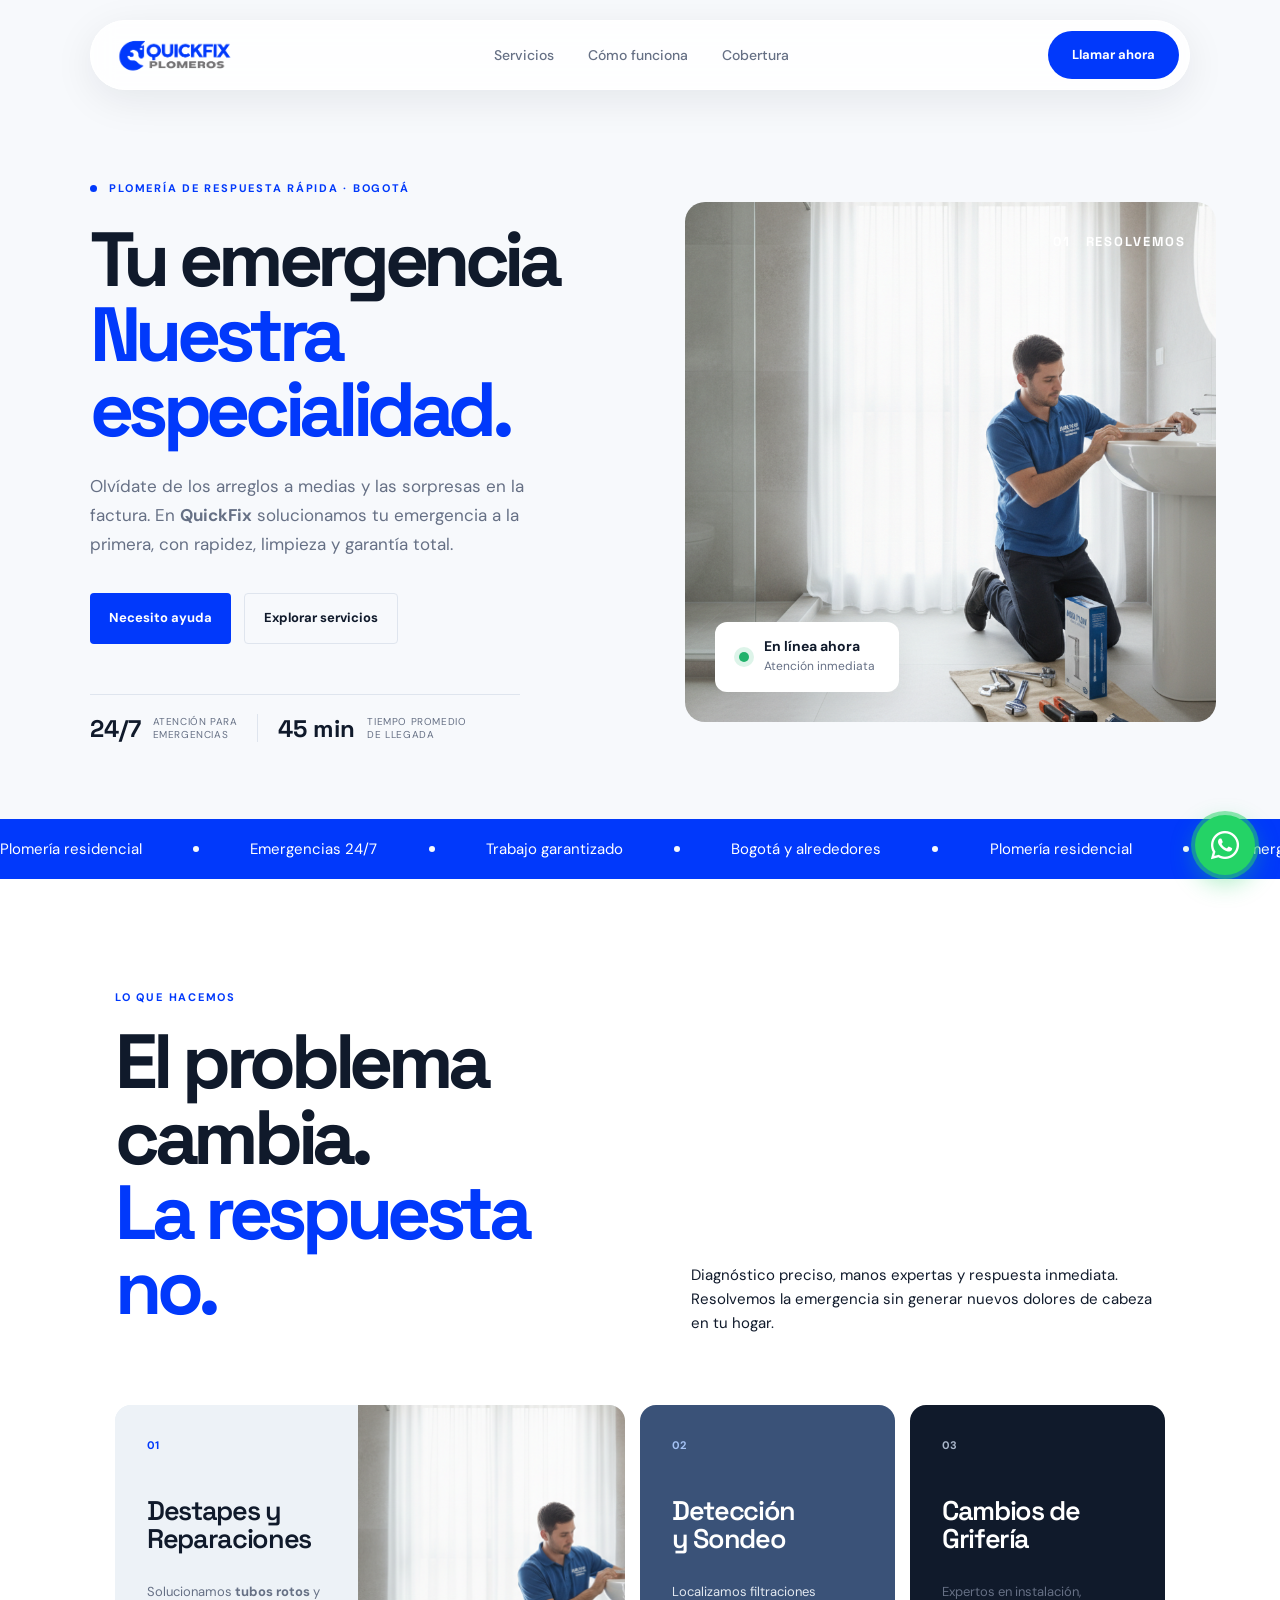
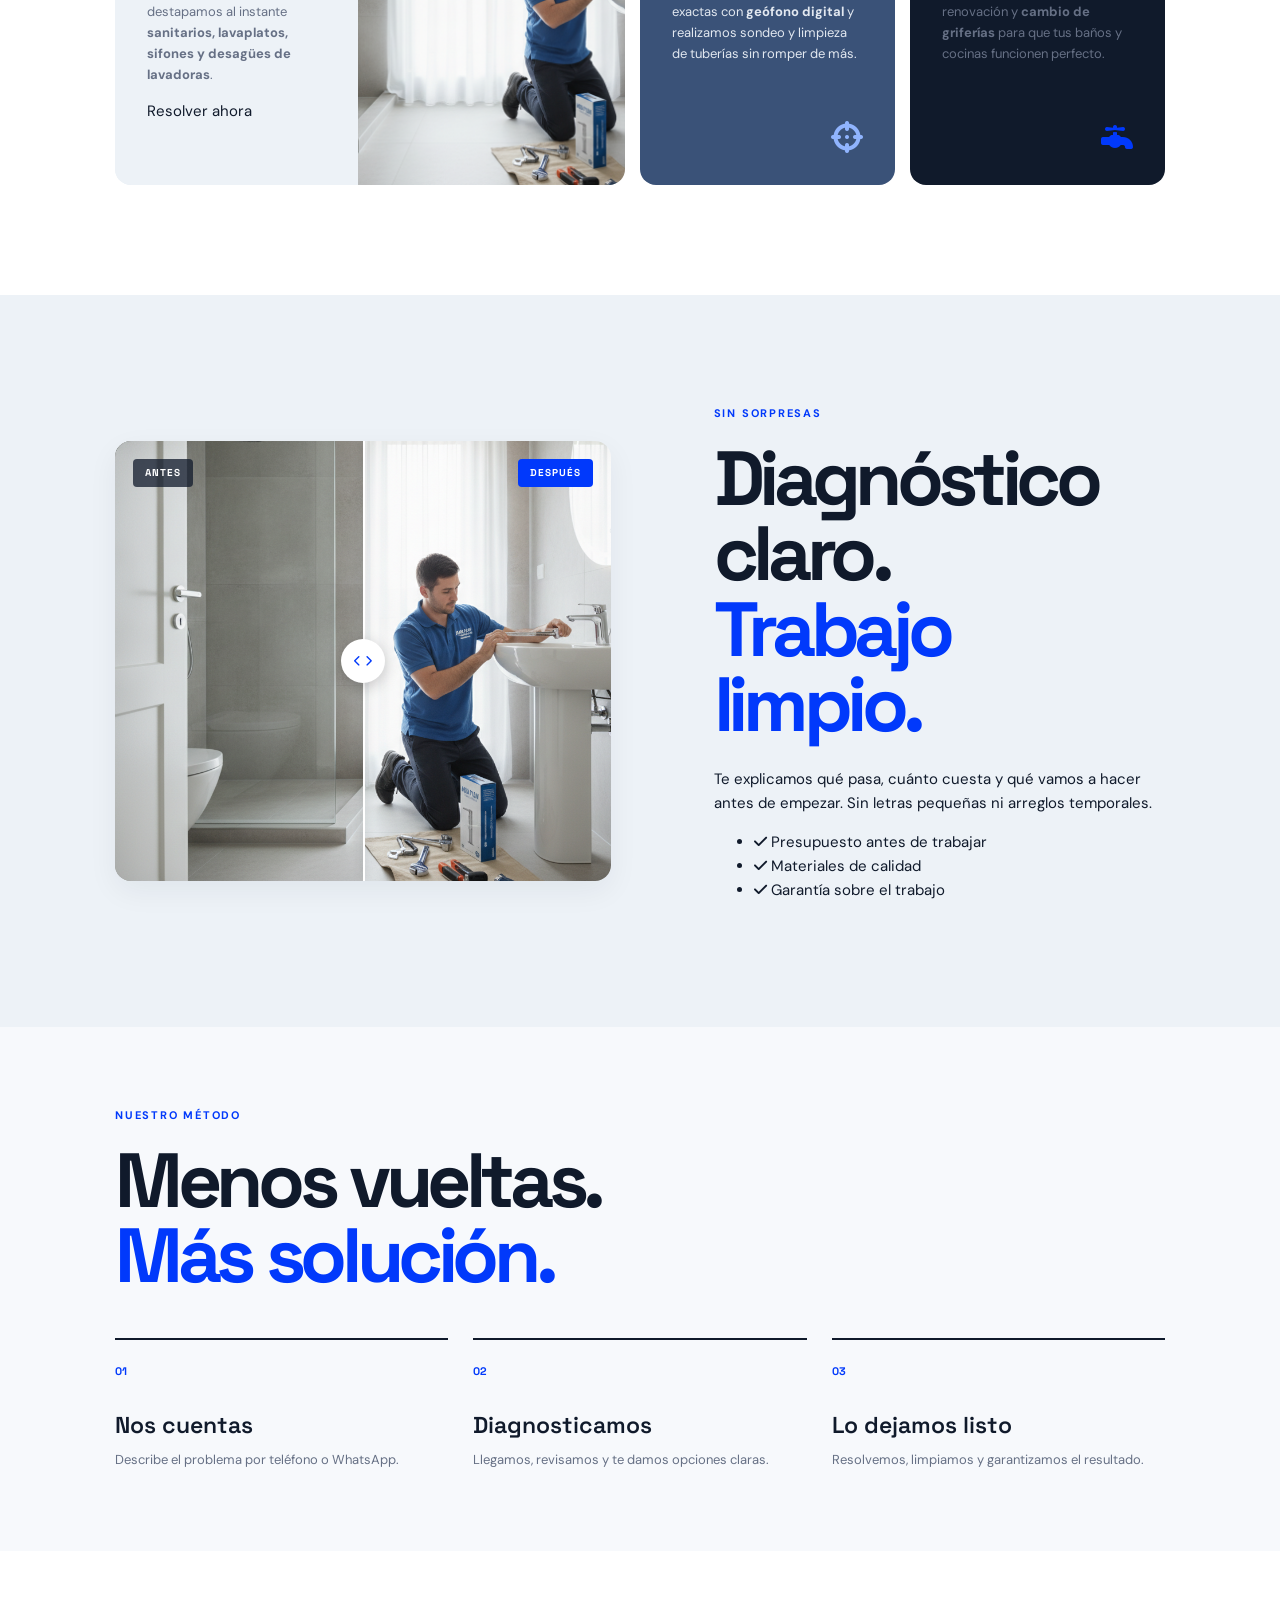
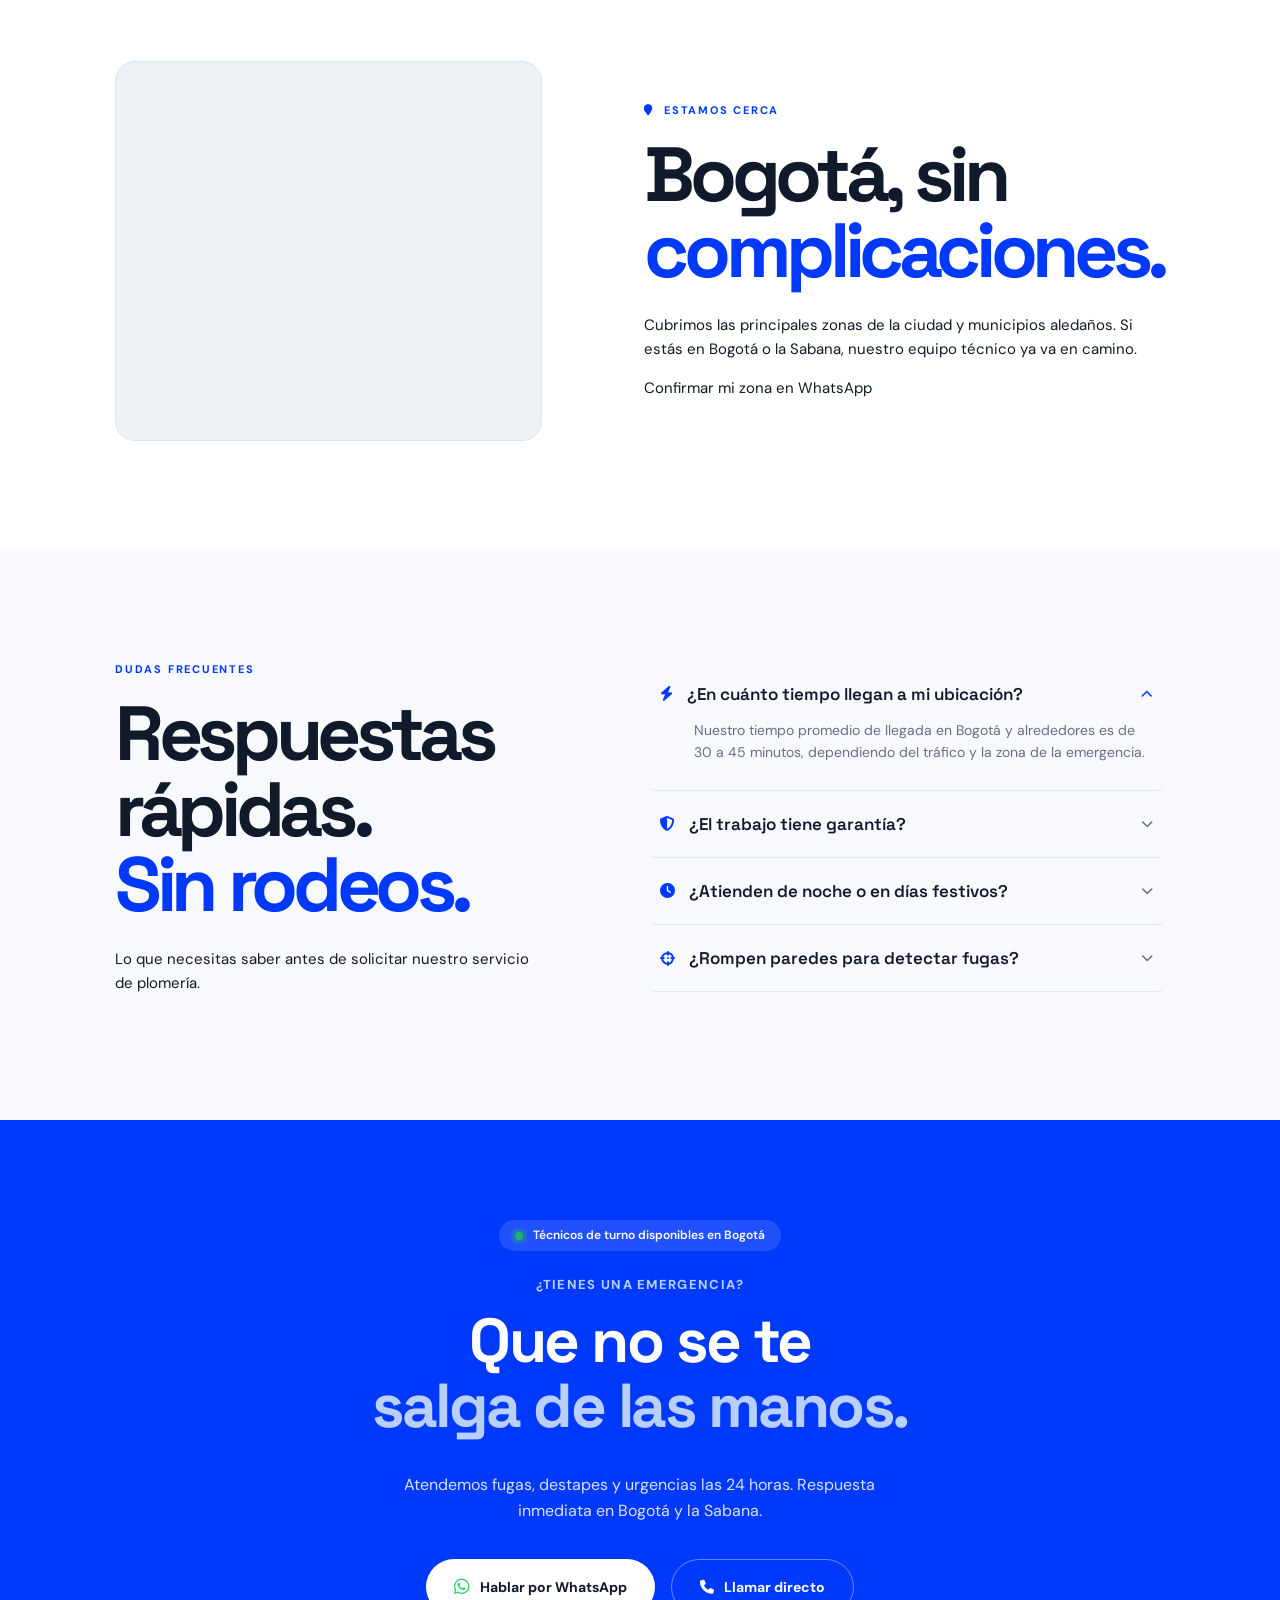
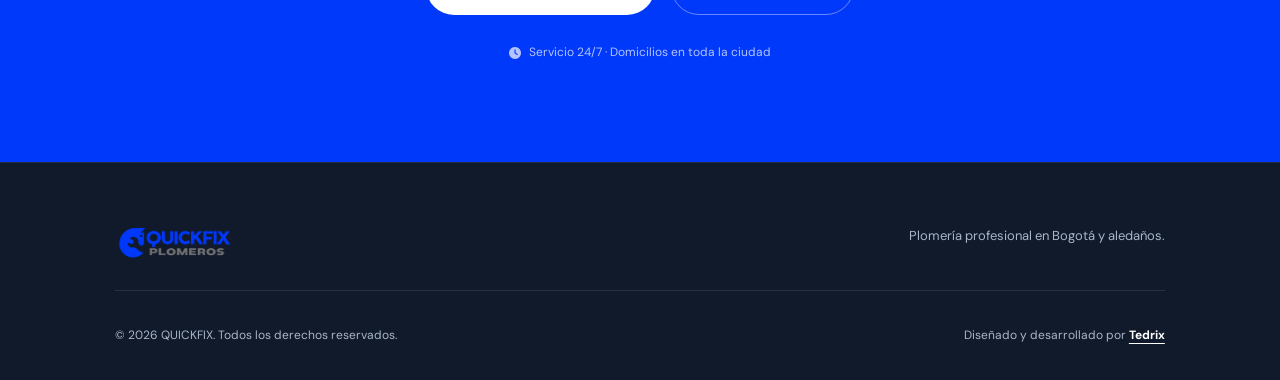
==== index.html @ b6e259ad "Second Commit Incorporaciones" ====
<!doctype html>
<html lang="es">
<head>
    <meta charset="UTF-8">
    <meta name="viewport" content="width=device-width, initial-scale=1">
    <meta name="description" content="QUICKFIX: plomería profesional 24/7 en Bogotá.">
    <title>QuickFix - Plomería 24/7</title>
    <link rel="stylesheet" href="css/styles.css">
    <link rel="stylesheet" href="https://cdnjs.cloudflare.com/ajax/libs/font-awesome/6.5.1/css/all.min.css">
    <link rel="icon" type="image/x-icon" href="static/Logo.ico">
</head>
<body>
    <!-- PRELOADER CON LOGO -->
    <div id="preloader">
    <div class="preloader-content">
        <div class="preloader-logo">
        <img src="static/qf logo.PNG" alt="QuickFix Plomeros"> <!-- Cambia la ruta a tu archivo de logo -->
        </div>
        <div class="preloader-bar">
        <div class="preloader-progress"></div>
        </div>
    </div>
    </div>

    <header class="nav">
        <a class="brand" href="#inicio">
            <span class="brand-mark">
            <img src="static/qf logo.PNG" alt="Logo QUICKFIX">
            </span>
        </a>
        <nav>
            <a href="#servicios">Servicios</a>
            <a href="#metodo">Cómo funciona</a>
            <a href="#cobertura">Cobertura</a>
        </nav>
        <a class="nav-cta" href="tel:+573133410998">Llamar ahora </a>
        <button class="menu" aria-label="Abrir menú">☰</button>
    </header>

    <main>
        <section class="hero" id="inicio">
            <div class="hero-copy">
                <p class="eyebrow"><i></i> Plomería de respuesta rápida · Bogotá</p>
                <h1>Tu emergencia<br><em>Nuestra especialidad.</em></h1>
                <p class="lead">Olvídate de los arreglos a medias y las sorpresas en la factura. En <strong>QuickFix</strong> solucionamos tu emergencia a la primera, con rapidez, limpieza y garantía total.</p>
                <div class="actions">
                <a class="button primary" href="https://wa.link/blnhvb">Necesito ayuda</a>
                <a class="button ghost" href="#servicios">Explorar servicios</a>
                </div>
                <div class="proof">
                <strong>24/7</strong>
                <span>atención para<br>emergencias</span>
                <b></b>
                <strong>45 min</strong>
                <span>tiempo promedio<br>de llegada</span>
                </div>
            </div>
            
            <!-- Contenedor visual actualizado -->
            <div class="hero-visual">
                <div class="hero-image-frame">
                <img src="static/Imagen Provisional QuickFix.png" alt="Plomero inspeccionando una instalación en un baño moderno">
                
                <!-- Texto superior derecho -->
                <div class="visual-tag">
                    01 <span>RESOLVEMOS</span>
                </div>
                
                <!-- Tarjeta inferior izquierda -->
                <div class="visual-note">
                    <span class="pulse"></span>
                    <div class="note-text">
                    <b>En línea ahora</b>
                    <small>Atención inmediata</small>
                    </div>
                </div>
                </div>
            </div>
        </section>

        <section class="ticker">
            <div class="ticker-track">
                <span>Plomería residencial</span> <span class="separator"></span>
                <span>Emergencias 24/7</span> <span class="separator"></span>
                <span>Trabajo garantizado</span> <span class="separator"></span>
                <span>Bogotá y alrededores</span> <span class="separator"></span>
            </div>

            <div class="ticker-track" aria-hidden="true">
                <span>Plomería residencial</span> <span class="separator"></span>
                <span>Emergencias 24/7</span> <span class="separator"></span>
                <span>Trabajo garantizado</span> <span class="separator"></span>
                <span>Bogotá y alrededores</span> <span class="separator"></span>
            </div>
        </section>

        <section class="services section" id="servicios">
            <div class="section-intro">
                <div>
                <p class="eyebrow">Lo que hacemos</p>
                <h2>El problema cambia.<br><em>La respuesta no.</em></h2>
                </div>
                <p>Diagnóstico preciso, manos expertas y respuesta inmediata. Resolvemos la emergencia sin generar nuevos dolores de cabeza en tu hogar.</p>
            </div>

            <div class="service-grid">
                <!-- Tarjeta 01 -->
                <article class="service-card feature">
                    <div>
                    <span class="card-no">01</span>
                    <h3>Destapes y<br>Reparaciones</h3>
                    <p>Solucionamos <b>tubos rotos</b> y destapamos al instante <b>sanitarios, lavaplatos, sifones y desagües de lavadoras</b>.</p>
                    <a href="https://wa.link/hkov83">Resolver ahora</a>
                    </div>
                    <img src="static/Imagen Provisional QuickFix.png" alt="Técnico reparando tuberías" loading="lazy">
                </article>

                <!-- Tarjeta 02 -->
                <article class="service-card medium-card hover-reveal">
                <img src="static/Imagen Provisional QuickFix.png" alt="Detección con geófono" class="hover-bg" loading="lazy">
                    <div class="content-z">
                        <span class="card-no">02</span>
                        <h3>Detección<br>y Sondeo</h3>
                        <p>Localizamos filtraciones exactas con <b>geófono digital</b> y realizamos sondeo y limpieza de tuberías sin romper de más.</p>
                        <i class="fa-solid fa-crosshairs line-icon"></i>
                    </div>
                </article>

                <!-- Tarjeta 03 -->
                <article class="service-card dark hover-reveal">
                    <img src="static/Imagen Provisional QuickFix.png" alt="Instalación de griferías" class="hover-bg" loading="lazy">
                    <div class="content-z">
                    <span class="card-no">03</span>
                    <h3>Cambios de<br>Grifería</h3>
                    <p>Expertos en instalación, renovación y <b>cambio de griferías</b> para que tus baños y cocinas funcionen perfecto.</p>
                    <i class="fa-solid fa-faucet line-icon"></i>
                    </div>
                </article>
                </div>
        </section>

        <section class="result section">
            <div class="before-after-container">
                <!-- Etiquetas Antes/Después -->
                <span class="badge-before">ANTES</span>
                <span class="badge-after">DESPUÉS</span>

                <!-- Imagen del DESPUÉS (Fondo base) -->
                <img src="static/Imagen Provisional QuickFix.png" alt="Trabajo Terminado - Después" class="image-after">
                
                <!-- Imagen del ANTES (Capa superior recortable) -->
                <div class="image-before-wrapper">
                    <img src="static/Imagen Provisional QuickFix.png" alt="Problema Original - Antes" class="image-before">
                </div>

                <!-- Barra de desplazamiento interactiva -->
                <input type="range" min="0" max="100" value="50" class="slider" aria-label="Deslizar para ver el antes y después">
                
                <!-- Línea y Botón central -->
                <div class="slider-line"></div>
                <div class="slider-button">
                    <i class="fa-solid fa-chevron-left"></i>
                    <i class="fa-solid fa-chevron-right"></i>
                </div>

                <!-- Etiqueta del resultado -->
                <span class="result-tag">Resultado real <b>↗</b></span>
            </div>

            <div class="result-copy">
                <p class="eyebrow">Sin sorpresas</p>
                <h2>Diagnóstico claro.<br><em>Trabajo limpio.</em></h2>
                <p>Te explicamos qué pasa, cuánto cuesta y qué vamos a hacer antes de empezar. Sin letras pequeñas ni arreglos temporales.</p>
                <ul>
                <li><b><i class="fa-solid fa-check"></i></b> Presupuesto antes de trabajar</li>
                <li><b><i class="fa-solid fa-check"></i></b> Materiales de calidad</li>
                <li><b><i class="fa-solid fa-check"></i></b> Garantía sobre el trabajo</li>
                </ul>
            </div>
        </section>

        <section class="method section" id="metodo">
            <p class="eyebrow">Nuestro método</p>
            <h2>Menos vueltas.<br><em>Más solución.</em></h2>
            
            <div class="steps">
                <div>
                <span>01</span>
                <h3>Nos cuentas</h3>
                <p>Describe el problema por teléfono o WhatsApp.</p>
                </div>
                <div>
                <span>02</span>
                <h3>Diagnosticamos</h3>
                <p>Llegamos, revisamos y te damos opciones claras.</p>
                </div>
                <div>
                <span>03</span>
                <h3>Lo dejamos listo</h3>
                <p>Resolvemos, limpiamos y garantizamos el resultado.</p>
                </div>
            </div>
        </section>

        <section class="coverage section" id="cobertura">
            <div class="map-card">
                <iframe 
                src="https://www.google.com/maps/embed?pb=!1m18!1m12!1m3!1d254508.51835877207!2d-74.27296257431968!3d4.648278323618641!2m3!1f0!2f0!3f0!3m2!1i1024!2i768!4f13.1!3m3!1m2!1s0x8e3f9bfd2da6cb29%3A0x239d635520a33914!2zQm9nb3TDoQ!5e0!3m2!1ses!2sco!4v1787535152169!5m2!1ses!2sco" 
                width="100%" 
                height="100%" 
                style="border:0;" 
                allowfullscreen="" 
                loading="lazy" 
                referrerpolicy="strict-origin-when-cross-origin"
                class="google-map-iframe">
                </iframe>
                <span class="map-label">BOGOTÁ D.C. Y ALREDEDORES</span>
            </div>

            <div class="coverage-copy">
                <p class="eyebrow"><i class="fa-solid fa-location-dot"></i> Estamos cerca</p>
                <h2>Bogotá, sin<br><em>complicaciones.</em></h2>
                <p>Cubrimos las principales zonas de la ciudad y municipios aledaños. Si estás en Bogotá o la Sabana, nuestro equipo técnico ya va en camino.</p>
                <a class="text-link" href="https://wa.me/570000000000" target="_blank">Confirmar mi zona en WhatsApp</a>
            </div>
        </section>

        <section class="diagnostic section" id="faq">
            <div class="faq-intro">
                <p class="eyebrow">Dudas frecuentes</p>
                <h2>Respuestas rápidas.<br><em>Sin rodeos.</em></h2>
                <p>Lo que necesitas saber antes de solicitar nuestro servicio de plomería.</p>
            </div>
            
            <div class="faq-clean-list">
                <!-- Pregunta 1 -->
                <details class="faq-item" open>
                <summary>
                    <span><i class="fa-solid fa-bolt faq-icon"></i> ¿En cuánto tiempo llegan a mi ubicación?</span>
                    <i class="fa-solid fa-chevron-down arrow-icon"></i>
                </summary>
                <p>Nuestro tiempo promedio de llegada en Bogotá y alrededores es de 30 a 45 minutos, dependiendo del tráfico y la zona de la emergencia.</p>
                </details>

                <!-- Pregunta 2 -->
                <details class="faq-item">
                <summary>
                    <span><i class="fa-solid fa-shield-halved faq-icon"></i> ¿El trabajo tiene garantía?</span>
                    <i class="fa-solid fa-chevron-down arrow-icon"></i>
                </summary>
                <p>Absolutamente. Todos nuestros arreglos, destapes e instalaciones cuentan con respaldo y garantía total por escrito.</p>
                </details>

                <!-- Pregunta 3 -->
                <details class="faq-item">
                <summary>
                    <span><i class="fa-solid fa-clock faq-icon"></i> ¿Atienden de noche o en días festivos?</span>
                    <i class="fa-solid fa-chevron-down arrow-icon"></i>
                </summary>
                <p>Sí, contamos con un equipo técnico de turno disponible las 24 horas del día, los 365 días del año para atender cualquier urgencia.</p>
                </details>

                <!-- Pregunta 4 -->
                <details class="faq-item">
                <summary>
                    <span><i class="fa-solid fa-crosshairs faq-icon"></i> ¿Rompen paredes para detectar fugas?</span>
                    <i class="fa-solid fa-chevron-down arrow-icon"></i>
                </summary>
                <p>No a ciegas. Utilizamos geófono digital de alta precisión para ubicar el punto exacto de la filtración antes de realizar cualquier intervención.</p>
                </details>
            </div>
        </section>

        <section class="final-cta">
            <div class="final-cta-container">
                <!-- LADO IZQUIERDO: TEXTO Y BOTONES -->
                <div class="final-cta-content">
                <div class="cta-status">
                    <span class="live-pulse"></span>
                    <span>Técnicos de turno disponibles en Bogotá</span>
                </div>
                
                <p class="eyebrow">¿Tienes una emergencia?</p>
                <h2>Que no se te<br><em>salga de las manos.</em></h2>
                <p class="cta-desc">Atendemos fugas, destapes y urgencias las 24 horas. Respuesta inmediata en Bogotá y la Sabana.</p>
                
                <div class="cta-actions">
                    <a class="button light" href="https://wa.link/z6fx0l" target="_blank">
                    <i class="fa-brands fa-whatsapp"></i> Hablar por WhatsApp
                    </a>
                    <a class="button outline-light" href="tel:+573133410998">
                    <i class="fa-solid fa-phone"></i> Llamar directo
                    </a>
                </div>
                
                <small><i class="fa-solid fa-clock"></i> Servicio 24/7 · Domicilios en toda la ciudad</small>
                </div>

            </div>
        </section>
    </main> 

    <!-- BOTÓN FLOTANTE DE WHATSAPP -->
    <a href="https://wa.link/z6fx0l" 
    class="whatsapp-float" 
    target="_blank" 
    aria-label="Hablar por WhatsApp">
    <i class="fa-brands fa-whatsapp"></i>
    <span class="float-tooltip">¿Emergencia? Chatea con nosotros</span>
    </a>

    <footer>
        <div class="footer-brand">
            <a class="brand" href="#inicio">
            <div class="brand-mark">
                <img src="static/qf logo.PNG" alt="Logo QUICKFIX">
            </div>
            </a>
            <p>Plomería profesional en Bogotá y aledaños.</p>
        </div>

        <div class="footer-credits">
            <span>© 2026 QUICKFIX. Todos los derechos reservados.</span>
            <span class="tedrix-credit">
            Diseñado y desarrollado por <a href="https://www.tedrix.co" target="_blank" rel="noopener">Tedrix</a>
            </span>
        </div>
    </footer>

    <script src="js/main.js"></script>
</body>
</html>
---- css/styles.css ----
@import url('https://fonts.googleapis.com/css2?family=DM+Sans:wght@400;500;600;700&family=Space+Grotesk:wght@500;600;700&display=swap');

:root {
  --blue: #0139FB;
  --ink: #101a2b;
  --muted: #667085;
  --paper: #f7f9fc;
  --line: #dfe5ee;
  --white: #ffffff;
}

* {
  box-sizing: border-box;
}

html {
  scroll-behavior: smooth;
  font-size: 100%;
}

body {
  margin: 0;
  background: var(--paper);
  color: var(--ink);
  font: 15px/1.6 'DM Sans', sans-serif;
  overflow-x: hidden;
  text-rendering: optimizeLegibility;
  -webkit-font-smoothing: antialiased;
}

a {
  color: inherit;
  text-decoration: none;
}

button {
  font: inherit;
}

img, iframe {
  max-width: 100%;
  display: block;
}

/* =========================================
   NAVBAR MODERNO (ANCHO ORIGINAL)
   ========================================= */
.nav {
  height: 70px;
  width: 90vw;
  max-width: 1100px;
  margin: 20px auto;
  padding: 0 10px 0 24px;
  display: flex;
  align-items: center;
  justify-content: space-between;
  background: rgba(255, 255, 255, 0.85); 
  backdrop-filter: blur(12px);
  -webkit-backdrop-filter: blur(12px);
  border: 1px solid rgba(255, 255, 255, 1);
  border-radius: 100px;
  position: sticky;
  top: 20px;
  z-index: 100;
  box-shadow: 0 10px 40px rgba(16, 26, 43, 0.08); 
  transition: all 0.3s ease;
}

.brand {
  display: flex;
  align-items: center;
  gap: 12px;
  font: 700 18px 'Space Grotesk', sans-serif;
  letter-spacing: -.04em;
  color: var(--ink);
}

.brand-mark {
  height: 40px; 
  width: 120px;
  border-radius: 50%;
  display: grid;
  place-items: center;
  background: transparent; 
}

.brand-mark img {
  width: 100%;
  height: 100%;
  object-fit: contain;
}

.nav nav {
  display: flex;
  gap: 34px;
  font-size: 14px;
  font-weight: 500;
}

.nav nav a {
  color: var(--muted); 
  transition: color 0.3s ease;
}

.nav nav a:hover {
  color: var(--blue);
}

.nav-cta {
  background: var(--blue);
  color: #fff;
  padding: 14px 24px;
  border-radius: 50px;
  font-size: 13px;
  font-weight: 700;
  transition: transform 0.2s, background 0.2s;
}

.nav-cta:hover {
  background: #004fe6;
  transform: scale(1.03);
}

.menu {
  display: none;
  background: none;
  border: 0;
  color: var(--ink);
  font-size: 24px;
  padding-right: 15px;
  cursor: pointer;
}

/* =========================================
   SECCIÓN HERO (FULL WIDTH)
   ========================================= */
.hero {
  display: grid;
  grid-template-columns: 1fr 1fr;
  min-height: 620px;
  padding: 70px 5vw 75px;
  gap: 7vw;
  align-items: center;
  background: var(--paper);
  position: relative;
  overflow: hidden;
  width: 100%;
}

.hero-copy {
  padding-left: 2vw;
}

.eyebrow {
  color: var(--blue);
  font-size: 11px;
  text-transform: uppercase;
  letter-spacing: .16em;
  font-weight: 700;
  margin: 0 0 18px;
}

.hero .eyebrow {
  margin-bottom: 24px;
}

.eyebrow i {
  display: inline-block;
  width: 7px;
  height: 7px;
  background: var(--blue);
  border-radius: 50%;
  margin-right: 8px;
}

.hero h1, h2 {
  font: 700 clamp(45px, 6vw, 84px)/.98 'Space Grotesk', sans-serif;
  letter-spacing: -.07em;
  margin: 0 0 25px;
}

.hero h1 {
  max-width: 620px;
}

.hero h1 em, h2 em {
  color: var(--blue);
  font-style: normal;
}

.lead {
  max-width: 450px;
  color: var(--muted);
  font-size: 17px;
  line-height: 1.7;
}

.actions {
  display: flex;
  gap: 13px;
  margin: 34px 0 50px;
  flex-wrap: wrap;
}

.button {
  display: inline-flex;
  align-items: center;
  justify-content: center;
  padding: 14px 19px;
  border-radius: 4px;
  font-size: 13px;
  font-weight: 700;
  transition: all 0.2s ease;
}

.primary {
  background: var(--blue);
  color: #fff;
}

.ghost {
  border: 1px solid var(--line);
  background: transparent;
  color: var(--ink);
}

.proof {
  display: flex;
  align-items: center;
  gap: 12px;
  border-top: 1px solid var(--line);
  padding-top: 18px;
  max-width: 430px;
}

.proof strong {
  font: 700 24px 'Space Grotesk', sans-serif;
}

.proof span {
  font-size: 10px;
  line-height: 1.3;
  color: var(--muted);
  text-transform: uppercase;
  letter-spacing: .06em;
}

.proof b {
  height: 28px;
  width: 1px;
  background: var(--line);
  margin: 0 8px;
}

.hero-visual {
  position: relative;
  width: 100%;
  display: flex;
  align-items: center;
}

.hero-image-frame {
  width: 100%;
  height: 520px;
  position: relative;
  background: var(--paper);
  border-radius: 20px;
  overflow: hidden;
}

.hero-image-frame img {
  width: 100%;
  height: 100%;
  object-fit: cover;
}

.visual-tag {
  position: absolute;
  top: 30px;
  right: 30px;
  color: #fff;
  font-size: 13px;
  font-family: 'Space Grotesk', sans-serif;
  font-weight: 700;
  letter-spacing: 0.15em;
  text-transform: uppercase;
  z-index: 2;
  display: flex;
  gap: 15px;
}

.visual-note {
  position: absolute;
  left: 30px;
  bottom: 30px;
  background: #fff;
  padding: 16px 24px;
  display: flex;
  align-items: center;
  gap: 15px;
  z-index: 2;
  border-radius: 12px;
  box-shadow: 0 10px 30px rgba(0, 0, 0, 0.08);
}

.visual-note .pulse {
  width: 10px;
  height: 10px;
  background: #20b26b;
  border-radius: 50%;
  box-shadow: 0 0 0 5px rgba(32, 178, 107, 0.15);
}

.note-text {
  display: flex;
  flex-direction: column;
}

.note-text b {
  font-size: 14px;
  color: var(--ink);
  line-height: 1.2;
}

.note-text small {
  font-size: 12px;
  color: var(--muted);
  margin-top: 2px;
}

/* =========================================
   CINTA ANIMADA (TICKER)
   ========================================= */
.ticker {
  display: flex;
  overflow: hidden; 
  background: var(--blue);
  color: #fff;
  padding: 18px 0;
  white-space: nowrap; 
  user-select: none;
}

.ticker-track {
  display: flex;
  align-items: center;
  gap: 4vw;
  padding-right: 4vw; 
  animation: scroll-ticker 15s linear infinite; 
}

.separator {
  display: inline-block;
  width: 6px;
  height: 6px;
  background-color: var(--paper); 
  border-radius: 50%;
}

.ticker:hover .ticker-track {
  animation-play-state: paused;
}

@keyframes scroll-ticker {
  0% { transform: translateX(0); }
  100% { transform: translateX(-100%); }
}

.ticker b {
  font-size: 16px;
}

/* =========================================
   SECCIÓN SERVICIOS (FULL WIDTH)
   ========================================= */
.section {
  padding: 110px 9vw;
  width: 100%;
}

.services {
  background: #fff;
}

.section-intro {
  display: grid;
  grid-template-columns: 1fr 1fr;
  gap: 8vw;
  margin-bottom: 55px;
  align-items: end;
}

.service-grid {
  display: grid;
  grid-template-columns: 2fr 1fr 1fr;
  gap: 15px;
}

.service-card {
  min-height: 380px;
  padding: 32px;
  position: relative;
  overflow: hidden;
  display: flex;
  flex-direction: column;
  border-radius: 16px;
  transition: transform 0.3s ease, box-shadow 0.3s ease;
}

.service-card.feature {
  display: grid;
  grid-template-columns: 1fr 1.1fr;
  padding: 0;
  background: #edf2f7 !important;
}

.service-card.feature > div {
  padding: 32px;
  z-index: 1;
  background: #edf2f7 !important;
  display: flex;
  flex-direction: column;
}

.service-card.feature img {
  width: 100%;
  height: 100%;
  object-fit: cover;
}

.service-card.medium-card {
  background: #3a5278 !important;
  color: #ffffff !important;
}

.medium-card .card-no { color: #a4c2f4 !important; }
.medium-card h3 { color: #ffffff !important; }
.medium-card p { color: #e2e8f0 !important; }
.medium-card .line-icon { color: #90b4fe !important; }

.service-card.dark {
  background: #101a2b !important;
  color: #ffffff !important;
}

.dark p, .dark .card-no {
  color: #a9b6ca;
}

.card-no {
  color: var(--blue);
  font-size: 11px;
  font-weight: 700;
}

.service-card h3 {
  font: 600 27px/1.05 'Space Grotesk', sans-serif;
  margin: 42px 0 15px;
  letter-spacing: -.05em;
}

.service-card p {
  color: var(--muted);
  font-size: 13px;
}

.content-z {
  position: relative;
  z-index: 2;
  height: 100%;
  display: flex;
  flex-direction: column;
}

.line-icon {
  font-size: 32px;
  color: var(--blue);
  margin-top: auto;
  align-self: flex-end;
}

.hover-reveal {
  position: relative;
  overflow: hidden; 
}

.hover-bg {
  position: absolute;
  top: 0;
  left: 0;
  width: 100%;
  height: 100%;
  object-fit: cover;
  opacity: 0;
  z-index: 0;
  transform: scale(1.1); 
  transition: opacity 0.4s ease, transform 0.4s ease;
}

.hover-reveal::before {
  content: '';
  position: absolute;
  inset: 0;
  background: rgba(16, 26, 43, 0.85); 
  opacity: 0;
  z-index: 1;
  transition: opacity 0.4s ease;
}

.hover-reveal:hover .hover-bg {
  opacity: 1;
  transform: scale(1); 
}

.hover-reveal:hover::before {
  opacity: 1;
}

.hover-reveal:hover .content-z h3,
.hover-reveal:hover .content-z p,
.hover-reveal:hover .content-z .card-no {
  color: #fff !important;
}

.hover-reveal:hover .content-z .line-icon {
  color: #fff !important;
}

/* =========================================
   SECCIÓN FAQ
   ========================================= */
.diagnostic {
  display: grid;
  grid-template-columns: 1fr 1.2fr;
  gap: 8vw;
  background: var(--paper);
  align-items: start;
}

.faq-clean-list {
  display: flex;
  flex-direction: column;
}

.faq-item {
  border-bottom: 1px solid var(--line);
  padding: 22px 12px;
  transition: background 0.3s ease;
  border-radius: 8px;
}

.faq-item summary {
  list-style: none;
  display: flex;
  justify-content: space-between;
  align-items: center;
  cursor: pointer;
  font: 600 17px/1.3 'Space Grotesk', sans-serif;
  color: var(--ink);
  user-select: none;
}

.faq-item summary::-webkit-details-marker {
  display: none;
}

.faq-item summary span {
  display: flex;
  align-items: center;
  gap: 14px;
}

.faq-icon {
  color: var(--blue);
  font-size: 15px;
}

.arrow-icon {
  font-size: 12px;
  color: var(--muted);
  transition: transform 0.3s ease;
}

.faq-item[open] .arrow-icon {
  transform: rotate(180deg);
  color: var(--blue);
}

.faq-item p {
  margin: 14px 0 4px 34px;
  font-size: 14px;
  color: var(--muted);
  line-height: 1.6;
}

/* =========================================
   SECCIÓN RESULTADO (SLIDER)
   ========================================= */
.result {
  display: grid;
  grid-template-columns: 1.1fr 1fr;
  gap: 8vw;
  align-items: center;
  background: #edf2f7;
}

.before-after-container {
  position: relative;
  width: 100%;
  height: 440px;
  overflow: hidden;
  border-radius: 16px;
  user-select: none;
  touch-action: pan-y;
  box-shadow: 0 10px 30px rgba(16, 26, 43, 0.06);
}

.before-after-container .image-after {
  position: absolute;
  top: 0;
  left: 0;
  width: 100%;
  height: 100%;
  object-fit: cover;
  pointer-events: none;
}

.image-before-wrapper {
  position: absolute;
  top: 0;
  left: 0;
  width: 50%;
  height: 100%;
  overflow: hidden;
  z-index: 1;
}

.image-before-wrapper img,
.image-before-wrapper .image-before {
  position: absolute;
  top: 0;
  left: 0;
  height: 100%;
  width: 100%;
  object-fit: cover;
  object-position: left center;
  pointer-events: none;
  max-width: none !important;
}

.slider {
  position: absolute;
  top: 0;
  left: 0;
  width: 100%;
  height: 100%;
  opacity: 0;
  cursor: ew-resize;
  z-index: 10;
  margin: 0;
  padding: 0;
  -webkit-tap-highlight-color: transparent;
}

.slider-line {
  position: absolute;
  top: 0;
  bottom: 0;
  left: 50%;
  width: 2px;
  background: #ffffff;
  z-index: 2;
  pointer-events: none;
  box-shadow: 0 0 10px rgba(0, 0, 0, 0.3);
}

.slider-button {
  position: absolute;
  top: 50%;
  left: 50%;
  transform: translate(-50%, -50%);
  width: 44px;
  height: 44px;
  background: #ffffff;
  color: var(--blue);
  border-radius: 50%;
  display: flex;
  align-items: center;
  justify-content: center;
  gap: 4px;
  font-size: 11px;
  box-shadow: 0 4px 15px rgba(0, 0, 0, 0.2);
  z-index: 3;
  pointer-events: none;
}

.badge-before, .badge-after {
  position: absolute;
  top: 18px;
  padding: 6px 12px;
  font-size: 10px;
  font-family: 'Space Grotesk', sans-serif;
  font-weight: 700;
  letter-spacing: 0.1em;
  border-radius: 4px;
  z-index: 4;
}

.badge-before {
  left: 18px;
  background: rgba(16, 26, 43, 0.75);
  color: #ffffff;
}

.badge-after {
  right: 18px;
  background: var(--blue);
  color: #ffffff;
}

/* =========================================
   SECCIÓN MÉTODOS Y COBERTURA
   ========================================= */
.method {
  background: var(--paper);
  padding: 80px 9vw;
}

.steps {
  display: grid;
  grid-template-columns: repeat(3, 1fr);
  gap: 25px;
  margin-top: 45px;
}

.steps > div {
  border-top: 2px solid var(--ink);
  padding-top: 18px;
}

.steps span {
  color: var(--blue);
  font-size: 11px;
  font-weight: 700;
  font-family: 'Space Grotesk', sans-serif;
}

.steps h3 {
  font: 600 23px 'Space Grotesk', sans-serif;
  margin: 28px 0 10px;
  color: var(--ink);
}

.steps p {
  color: var(--muted);
  font-size: 13px;
  margin: 0;
}

.coverage {
  display: grid;
  grid-template-columns: 1.1fr 1fr;
  gap: 8vw;
  align-items: center;
  background: #ffffff;
}

.map-card {
  height: 380px;
  background: #edf2f7;
  position: relative;
  overflow: hidden;
  border-radius: 20px;
  border: 1px solid var(--line);
}

.google-map-iframe {
  width: 100%;
  height: 100%;
  border: 0;
  filter: grayscale(0.8) contrast(1.1);
  transition: filter 0.3s ease;
}

.map-card:hover .google-map-iframe {
  filter: grayscale(0);
}

/* =========================================
   SECCIÓN FINAL CTA
   ========================================= */
.final-cta {
  background: var(--blue);
  color: #ffffff;
  padding: 100px 20px;
  text-align: center;
  display: flex;
  justify-content: center;
  align-items: center;
}

.final-cta-content {
  max-width: 680px;
  margin: 0 auto;
  display: flex;
  flex-direction: column;
  align-items: center;
}

.cta-status {
  display: inline-flex;
  align-items: center;
  gap: 10px;
  background: rgba(255, 255, 255, 0.12);
  padding: 6px 16px;
  border-radius: 50px;
  font-size: 12px;
  font-weight: 600;
  margin-bottom: 24px;
}

.live-pulse {
  width: 8px;
  height: 8px;
  background: #20b26b;
  border-radius: 50%;
  box-shadow: 0 0 0 4px rgba(32, 178, 107, 0.3);
}

.final-cta .eyebrow {
  color: #b9d0ff;
  font-size: 13px;
  font-weight: 700;
  letter-spacing: 0.1em;
  text-transform: uppercase;
  margin-bottom: 12px;
}

.final-cta h2 {
  font-size: clamp(32px, 5.5vw, 62px);
  font-weight: 800;
  margin-bottom: 18px;
  letter-spacing: -.04em;
  line-height: 1.05;
}

.final-cta h2 em {
  color: #b9d0ff;
  font-style: normal;
}

.cta-desc {
  font-size: 16px;
  color: rgba(255, 255, 255, 0.85);
  margin-bottom: 35px;
  max-width: 520px;
  line-height: 1.6;
}

.cta-actions {
  display: flex;
  gap: 16px;
  justify-content: center;
  flex-wrap: wrap;
  margin-bottom: 28px;
  width: 100%;
}

.button.light {
  background: #ffffff;
  color: var(--ink);
  padding: 16px 28px;
  border-radius: 50px;
  font-weight: 700;
  font-size: 14px;
  display: inline-flex;
  align-items: center;
  gap: 10px;
  transition: all 0.25s ease;
}

.button.light i {
  color: #25d366;
  font-size: 18px;
}

.button.light:hover {
  background: #f0f4ff;
  transform: translateY(-2px);
}

.button.outline-light {
  background: transparent;
  color: #ffffff;
  border: 1.5px solid rgba(255, 255, 255, 0.4);
  padding: 16px 28px;
  border-radius: 50px;
  font-weight: 700;
  font-size: 14px;
  display: inline-flex;
  align-items: center;
  gap: 10px;
  transition: all 0.25s ease;
}

.button.outline-light:hover {
  border-color: #ffffff;
  background: rgba(255, 255, 255, 0.1);
  transform: translateY(-2px);
}

.final-cta small {
  display: flex;
  align-items: center;
  gap: 8px;
  font-size: 12px;
  color: rgba(255, 255, 255, 0.7);
}

/* =========================================
   FOOTER PREMIUM
   ========================================= */
footer {
  background: #101a2b;
  color: #a9b6ca;
  padding: 50px 9vw 35px;
  display: flex;
  flex-direction: column;
  gap: 35px;
  border-top: 1px solid rgba(255, 255, 255, 0.08);
  font-size: 13px;
}

.footer-brand {
  display: flex;
  align-items: center;
  justify-content: space-between;
  flex-wrap: wrap;
  gap: 20px;
  padding-bottom: 30px;
  border-bottom: 1px solid rgba(255, 255, 255, 0.1);
}

.footer-brand .brand-mark img {
  height: 50px;
  width: auto;
  object-fit: contain;
}

.footer-credits {
  display: flex;
  justify-content: space-between;
  align-items: center;
  flex-wrap: wrap;
  gap: 15px;
  font-size: 12px;
}

.tedrix-credit a {
  color: #ffffff;
  font-weight: 700;
  text-decoration: underline;
  text-underline-offset: 4px;
}

/* =========================================
   MEDIA QUERIES RESPONSIVE
   ========================================= */
@media (max-width: 1200px) {
  .service-grid {
    grid-template-columns: 1fr 1fr;
  }
  .service-card.feature {
    grid-column: span 2;
  }
}

@media (max-width: 992px) {
  .hero {
    grid-template-columns: 1fr;
    padding-top: 40px;
    gap: 40px;
  }

  .hero-copy {
    padding-left: 0;
  }

  .hero-image-frame {
    height: 420px;
  }

  .section-intro, .diagnostic, .result, .coverage {
    grid-template-columns: 1fr;
    gap: 40px;
  }

  .before-after-container {
    height: 380px;
  }

  .map-card {
    height: 320px;
  }
}

@media (max-width: 768px) {
  .section {
    padding: 60px 5vw;
  }

  .nav {
    width: 92vw;
    padding: 0 15px;
  }

  .nav nav, .nav-cta {
    display: none;
  }

  .nav nav.open {
    display: flex;
    position: absolute;
    top: 76px;
    left: 0;
    right: 0;
    padding: 24px;
    background: rgba(255, 255, 255, 0.98);
    border-radius: 20px;
    border: 1px solid var(--line);
    box-shadow: 0 15px 40px rgba(0, 0, 0, 0.12);
    flex-direction: column;
    gap: 18px;
  }

  .menu {
    display: block;
  }

  .service-grid {
    grid-template-columns: 1fr;
  }

  .service-card.feature {
    grid-column: span 1;
    grid-template-columns: 1fr;
  }

  .service-card.feature img {
    display: none;
  }

  .steps {
    grid-template-columns: 1fr;
    gap: 24px;
  }

  .before-after-container {
    height: 320px;
  }

  .cta-actions {
    flex-direction: column;
    width: 100%;
  }

  .button.light, .button.outline-light {
    width: 100%;
    justify-content: center;
  }

  .footer-brand, .footer-credits {
    flex-direction: column;
    align-items: flex-start;
    gap: 15px;
  }
}

@media (max-width: 480px) {
  .hero-image-frame {
    height: 300px;
  }

  .visual-note {
    left: 15px;
    bottom: 15px;
    padding: 10px 14px;
  }

  .proof {
    flex-wrap: wrap;
    gap: 8px;
  }

  .proof b {
    display: none;
  }

  .before-after-container {
    height: 260px;
  }

  .final-cta {
    padding: 60px 15px;
  }
}

@media (prefers-reduced-motion: reduce) {
  html {
    scroll-behavior: auto;
  }
  .ticker-track {
    animation: none;
  }
}
/* =========================================
   PRELOADER CON LOGO
   ========================================= */
#preloader {
  position: fixed;
  inset: 0;
  background: var(--paper); /* Mismo fondo claro de tu web para transición limpia */
  z-index: 9999;
  display: flex;
  align-items: center;
  justify-content: center;
  transition: opacity 0.5s ease, visibility 0.5s ease;
}

#preloader.loaded {
  opacity: 0;
  visibility: hidden;
  pointer-events: none;
}

.preloader-content {
  display: flex;
  flex-direction: column;
  align-items: center;
  gap: 25px;
}

.preloader-logo img {
  height: 50px;
  width: auto;
  object-fit: contain;
  animation: logoPulse 1.5s ease-in-out infinite alternate;
}

.preloader-bar {
  width: 140px;
  height: 3px;
  background: rgba(1, 57, 251, 0.12);
  border-radius: 10px;
  overflow: hidden;
  position: relative;
}

.preloader-progress {
  width: 100%;
  height: 100%;
  background: var(--blue);
  position: absolute;
  left: -100%;
  animation: loadingProgress 1.2s cubic-bezier(0.65, 0, 0.35, 1) infinite;
}

@keyframes logoPulse {
  0% { transform: scale(0.98); opacity: 0.8; }
  100% { transform: scale(1.04); opacity: 1; }
}

@keyframes loadingProgress {
  0% { left: -100%; }
  50% { left: 0%; }
  100% { left: 100%; }
}

/* =========================================
   BOTÓN FLOTANTE DE WHATSAPP
   ========================================= */
.whatsapp-float {
  position: fixed;
  bottom: 25px;
  right: 25px;
  width: 60px;
  height: 60px;
  background: #25d366;
  color: #ffffff;
  border-radius: 50%;
  display: flex;
  align-items: center;
  justify-content: center;
  font-size: 32px;
  box-shadow: 0 8px 25px rgba(37, 211, 102, 0.4);
  z-index: 99;
  transition: transform 0.3s ease, box-shadow 0.3s ease;
  text-decoration: none;
}

.whatsapp-float:hover {
  transform: scale(1.1);
  box-shadow: 0 12px 30px rgba(37, 211, 102, 0.6);
  color: #ffffff;
}

/* EFECTO PULSO */
.whatsapp-float::before {
  content: '';
  position: absolute;
  inset: -4px;
  border-radius: 50%;
  background: rgba(37, 211, 102, 0.5);
  z-index: -1;
  animation: waPulse 2s infinite;
}

@keyframes waPulse {
  0% { transform: scale(0.95); opacity: 0.8; }
  70% { transform: scale(1.4); opacity: 0; }
  100% { transform: scale(0.95); opacity: 0; }
}

/* TOOLTIP DESKTOP */
.float-tooltip {
  position: absolute;
  right: 72px;
  background: #101a2b;
  color: #ffffff;
  font-size: 12px;
  font-weight: 600;
  padding: 6px 12px;
  border-radius: 8px;
  white-space: nowrap;
  opacity: 0;
  pointer-events: none;
  transition: opacity 0.3s ease, transform 0.3s ease;
  transform: translateX(10px);
  box-shadow: 0 5px 15px rgba(0, 0, 0, 0.15);
}

.whatsapp-float:hover .float-tooltip {
  opacity: 1;
  transform: translateX(0);
}

/* AJUSTE PARA MÓVILES */
@media (max-width: 768px) {
  .whatsapp-float {
    bottom: 20px;
    right: 20px;
    width: 55px;
    height: 55px;
    font-size: 28px;
  }
  .float-tooltip {
    display: none; /* Oculta el tooltip en cel para que no estorbe */
  }
}

::selection {
  background: var(--blue, #0139FB);
  color: #ffffff;
}

::-moz-selection {
  background: var(--blue, #0139FB);
  color: #ffffff;
}
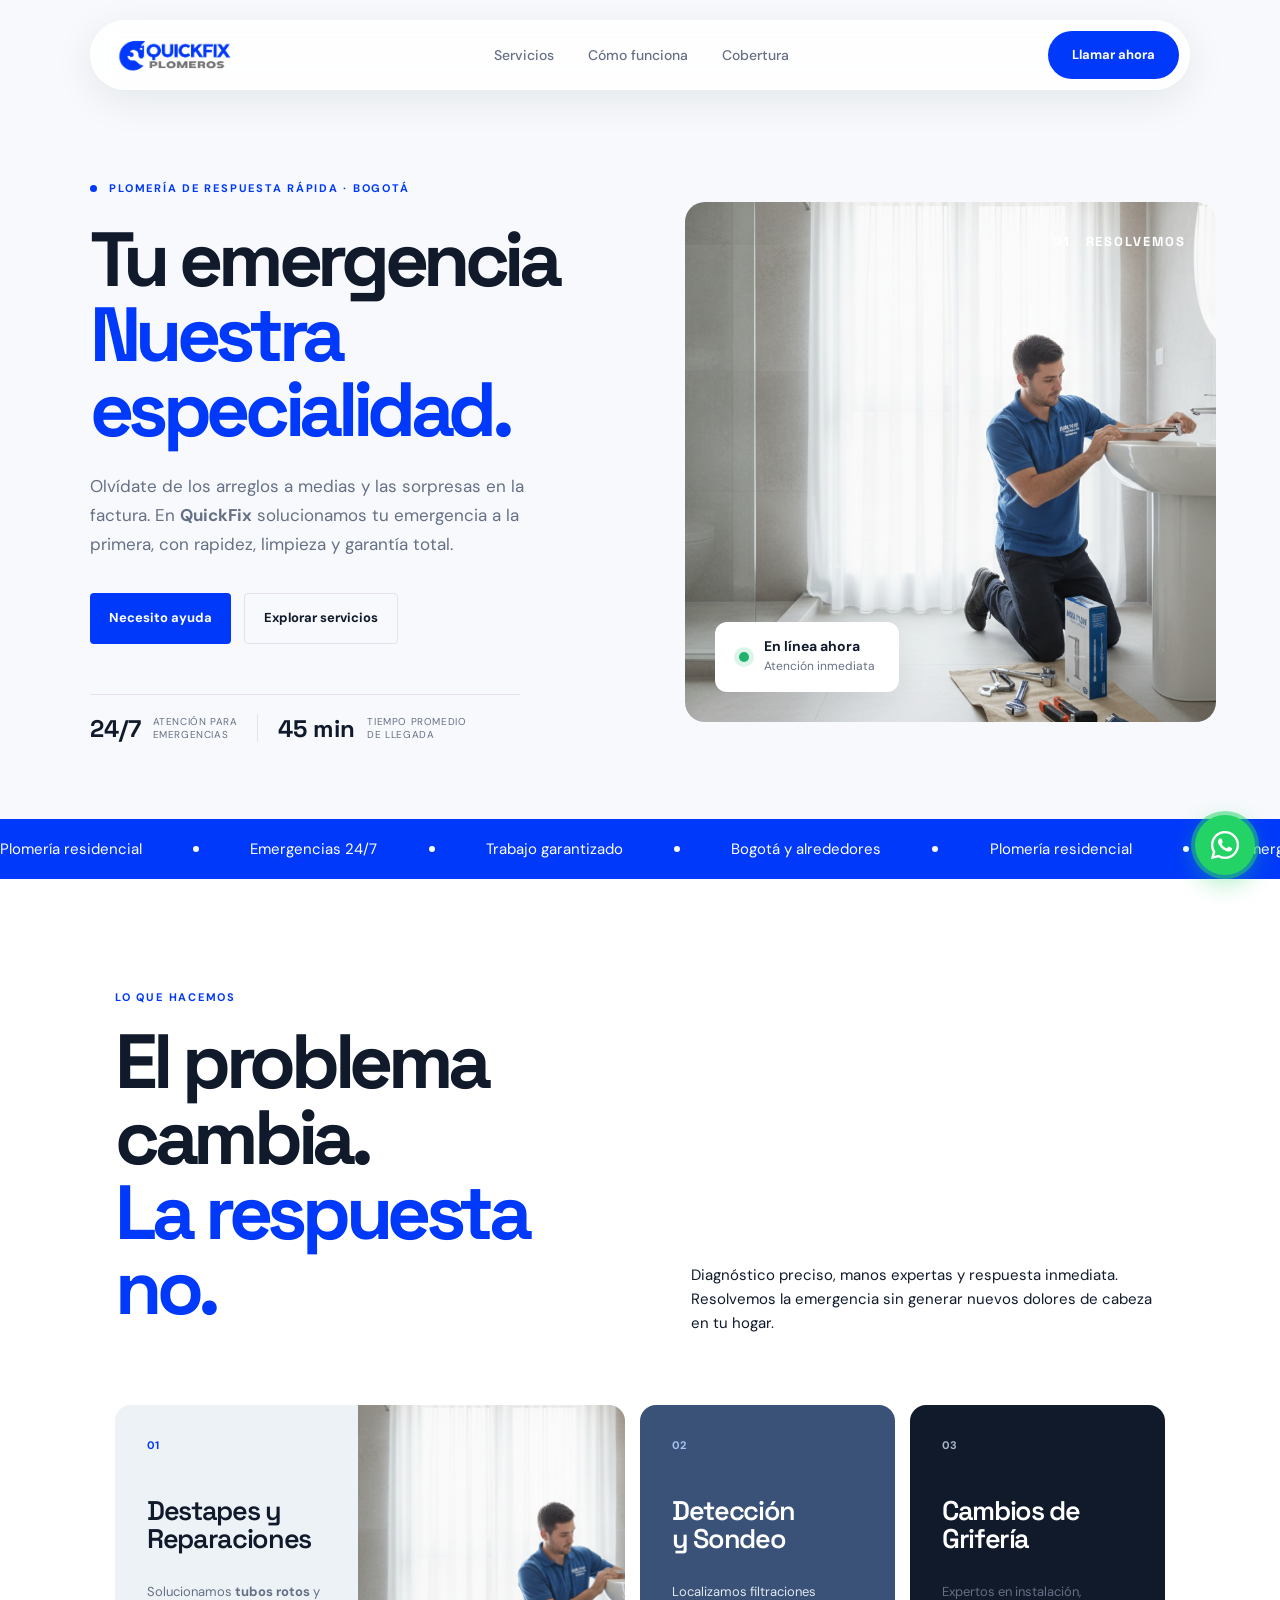
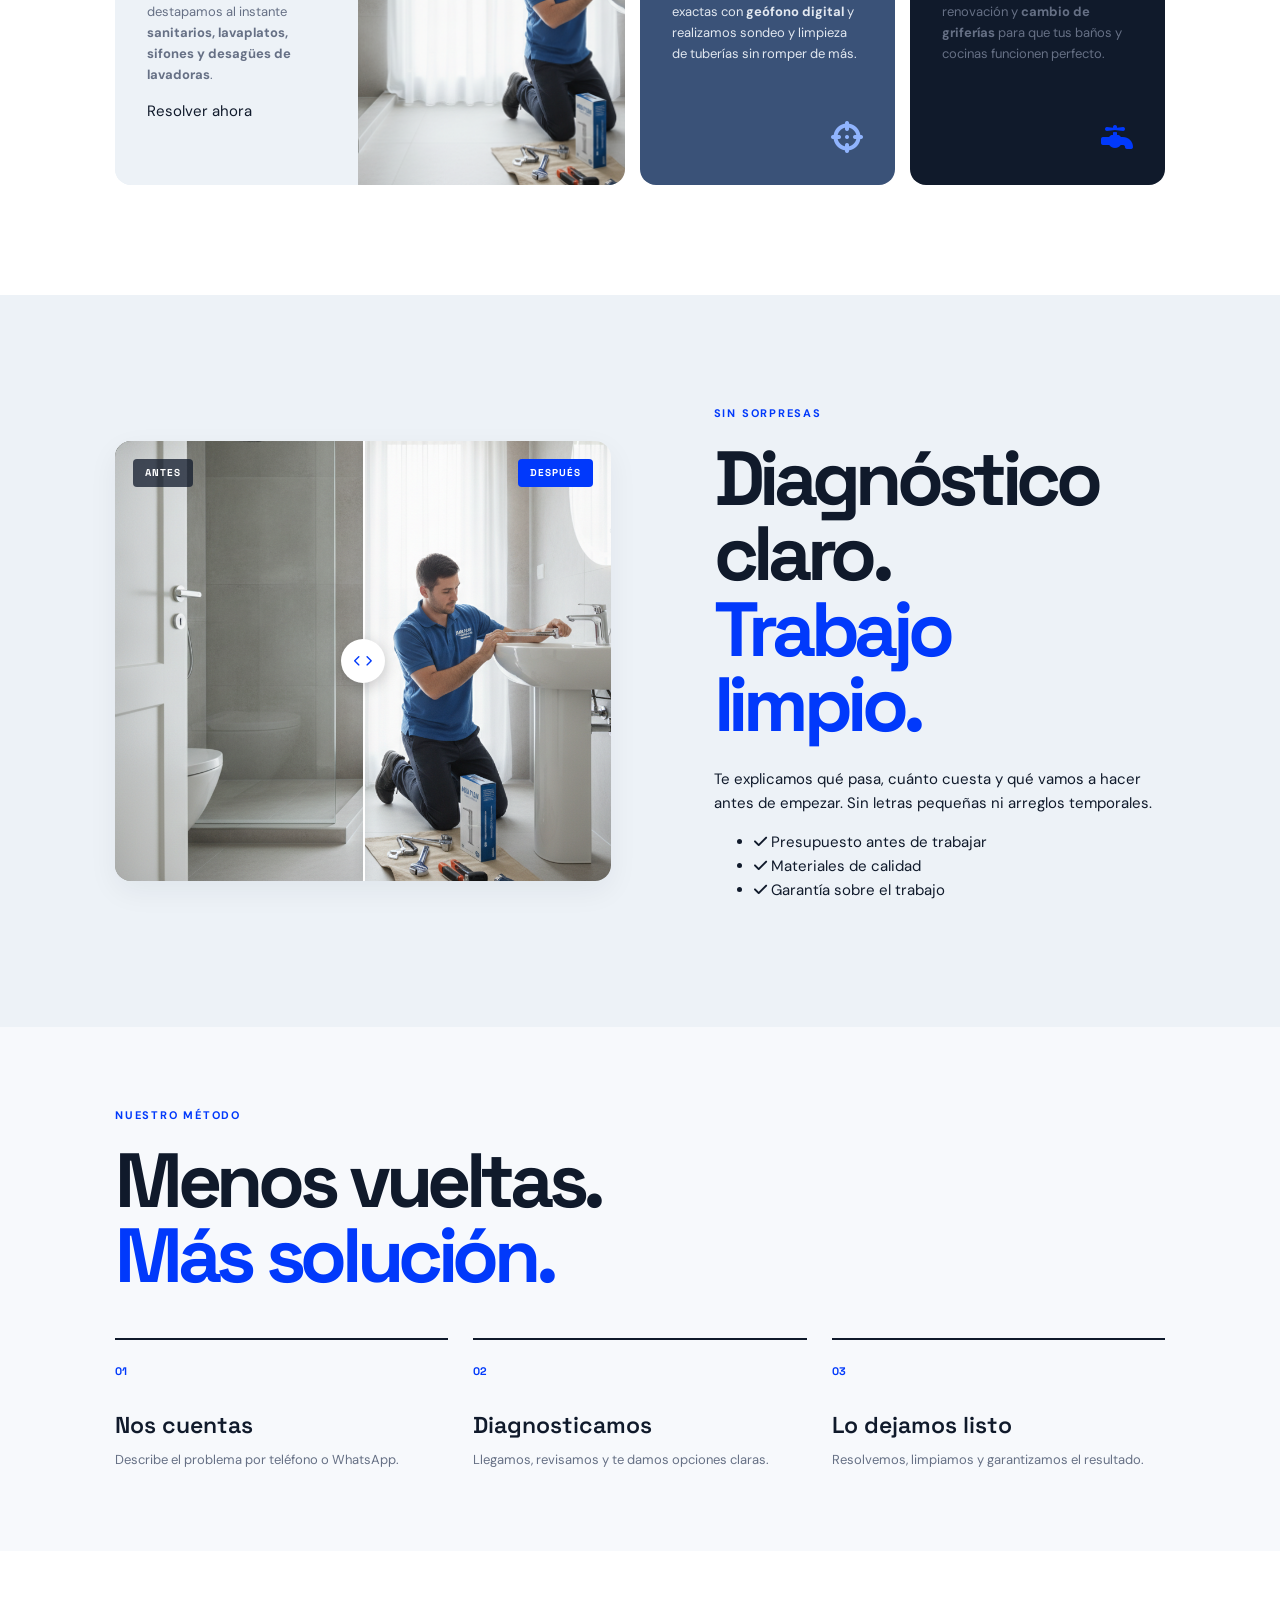
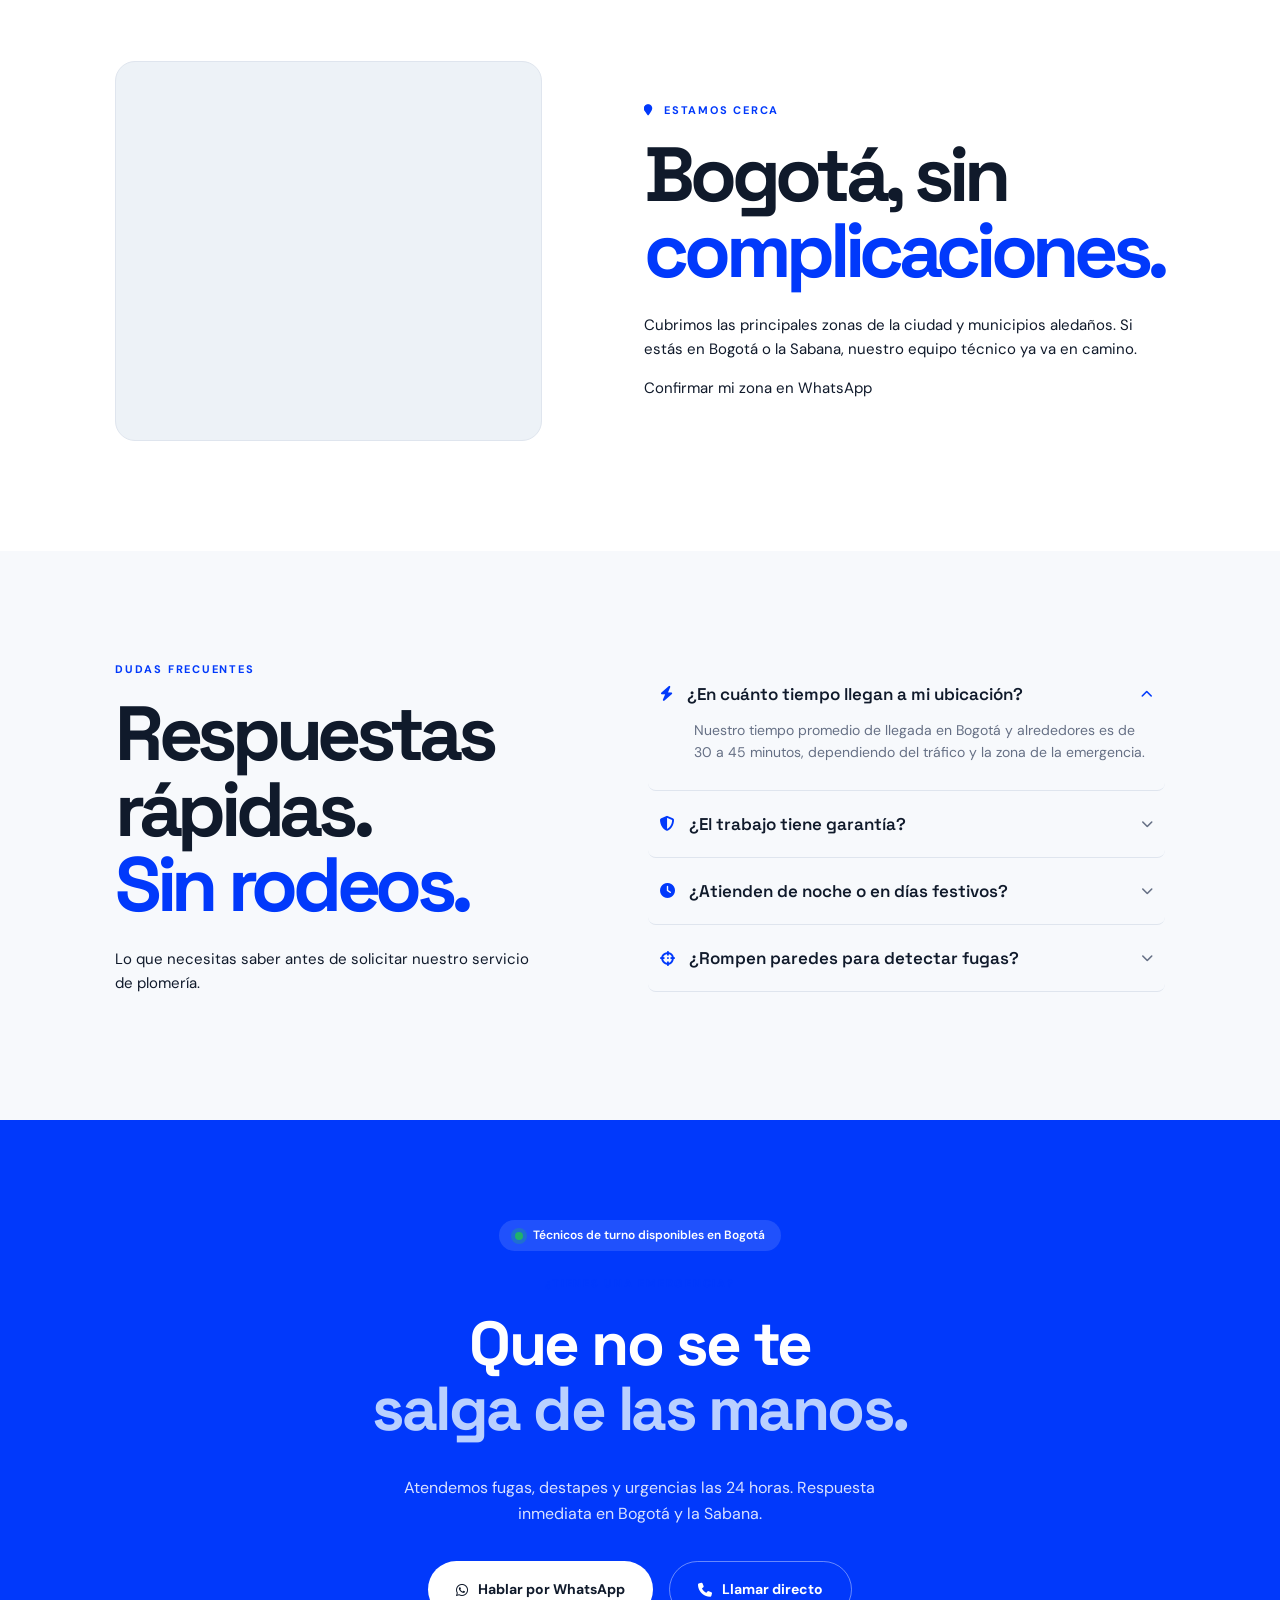
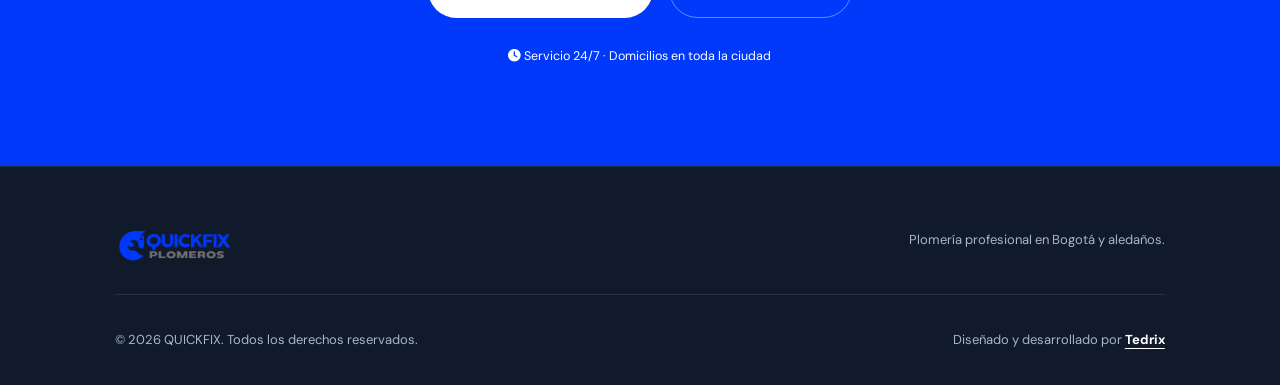
==== commit 098cb3ae: "Fourth Commit Se agregaron animaciones y fix de unos bugs" ====
--- a/index.html
+++ b/index.html
@@ -3,8 +3,34 @@
 <head>
     <meta charset="UTF-8">
     <meta name="viewport" content="width=device-width, initial-scale=1">
-    <meta name="description" content="QUICKFIX: plomería profesional 24/7 en Bogotá.">
-    <title>QuickFix - Plomería 24/7</title>
+    
+    <title>QuickFix | Plomeros 24/7</title>
+    <meta name="description" content="Servicio de plomería urgente en Bogotá las 24 horas. Solucionamos fugas, destapes y reparaciones con técnicos expertos. Llegamos en 45 min. ¡Contáctanos!">
+    <meta name="keywords" content="plomeros bogota, plomero urgente 24 horas, destape de cañerias, arreglo de tuberias, fontanero bogota, reparacion de fugas, quickfix">
+    <meta name="author" content="QuickFix Plomeros">
+    <meta name="robots" content="index, follow">
+    <meta name="theme-color" content="#0139FB">
+    
+    <link rel="canonical" href="https://jac0bzz.github.io/QuickFix/"> 
+
+    <meta name="geo.region" content="CO-DC">
+    <meta name="geo.placename" content="Bogotá">
+    <meta name="geo.position" content="4.7110;-74.0721">
+    <meta name="ICBM" content="4.7110, -74.0721">
+
+    <meta property="og:type" content="website">
+    <meta property="og:url" content="https://jac0bzz.github.io/QuickFix/">
+    <meta property="og:title" content="QuickFix | Plomería de Urgencia en Bogotá 24/7">
+    <meta property="og:description" content="¿Emergencia de plomería? Llegamos en 45 min. Atendemos fugas, destapes y urgencias con garantía total.">
+    <meta property="og:image" content="https://github.com/jac0bzz/QuickFix/blob/main/static/quickfix%20hero.png"> 
+    <meta property="og:site_name" content="QuickFix">
+    <meta property="og:locale" content="es_CO">
+
+    <meta name="twitter:card" content="summary_large_image">
+    <meta name="twitter:title" content="QuickFix | Plomería de Urgencia en Bogotá">
+    <meta name="twitter:description" content="Solucionamos fugas y destapes al instante. Servicio 24/7.">
+    <meta name="twitter:image" content="https://jac0bzz.github.io/QuickFix/">
+
     <link rel="stylesheet" href="css/styles.css">
     <link rel="stylesheet" href="https://cdnjs.cloudflare.com/ajax/libs/font-awesome/6.5.1/css/all.min.css">
     <link rel="icon" type="image/x-icon" href="static/Logo.ico">
@@ -14,7 +40,7 @@
     <div id="preloader">
     <div class="preloader-content">
         <div class="preloader-logo">
-        <img src="static/qf logo.PNG" alt="QuickFix Plomeros"> <!-- Cambia la ruta a tu archivo de logo -->
+        <img src="static/qf logo.PNG" alt="QuickFix Plomeros"> 
         </div>
         <div class="preloader-bar">
         <div class="preloader-progress"></div>
@@ -32,6 +58,8 @@
             <a href="#servicios">Servicios</a>
             <a href="#metodo">Cómo funciona</a>
             <a href="#cobertura">Cobertura</a>
+            <!-- Botón del menú hamburguesa -->
+            <a href="tel:+573133410998" class="nav-cta mobile-cta">Llamar ahora</a>
         </nav>
         <a class="nav-cta" href="tel:+573133410998">Llamar ahora </a>
         <button class="menu" aria-label="Abrir menú">☰</button>
@@ -39,7 +67,8 @@
 
     <main>
         <section class="hero" id="inicio">
-            <div class="hero-copy">
+            <!-- ¡AQUÍ ESTÁ LA MAGIA: class="reveal" ! -->
+            <div class="hero-copy reveal">
                 <p class="eyebrow"><i></i> Plomería de respuesta rápida · Bogotá</p>
                 <h1>Tu emergencia<br><em>Nuestra especialidad.</em></h1>
                 <p class="lead">Olvídate de los arreglos a medias y las sorpresas en la factura. En <strong>QuickFix</strong> solucionamos tu emergencia a la primera, con rapidez, limpieza y garantía total.</p>
@@ -56,17 +85,14 @@
                 </div>
             </div>
             
-            <!-- Contenedor visual actualizado -->
-            <div class="hero-visual">
+            <div class="hero-visual reveal delay-100">
                 <div class="hero-image-frame">
                 <img src="static/Imagen Provisional QuickFix.png" alt="Plomero inspeccionando una instalación en un baño moderno">
                 
-                <!-- Texto superior derecho -->
                 <div class="visual-tag">
                     01 <span>RESOLVEMOS</span>
                 </div>
                 
-                <!-- Tarjeta inferior izquierda -->
                 <div class="visual-note">
                     <span class="pulse"></span>
                     <div class="note-text">
@@ -85,7 +111,6 @@
                 <span>Trabajo garantizado</span> <span class="separator"></span>
                 <span>Bogotá y alrededores</span> <span class="separator"></span>
             </div>
-
             <div class="ticker-track" aria-hidden="true">
                 <span>Plomería residencial</span> <span class="separator"></span>
                 <span>Emergencias 24/7</span> <span class="separator"></span>
@@ -95,7 +120,7 @@
         </section>
 
         <section class="services section" id="servicios">
-            <div class="section-intro">
+            <div class="section-intro reveal">
                 <div>
                 <p class="eyebrow">Lo que hacemos</p>
                 <h2>El problema cambia.<br><em>La respuesta no.</em></h2>
@@ -104,8 +129,7 @@
             </div>
 
             <div class="service-grid">
-                <!-- Tarjeta 01 -->
-                <article class="service-card feature">
+                <article class="service-card feature reveal">
                     <div>
                     <span class="card-no">01</span>
                     <h3>Destapes y<br>Reparaciones</h3>
@@ -115,8 +139,7 @@
                     <img src="static/Imagen Provisional QuickFix.png" alt="Técnico reparando tuberías" loading="lazy">
                 </article>
 
-                <!-- Tarjeta 02 -->
-                <article class="service-card medium-card hover-reveal">
+                <article class="service-card medium-card hover-reveal reveal delay-100">
                 <img src="static/Imagen Provisional QuickFix.png" alt="Detección con geófono" class="hover-bg" loading="lazy">
                     <div class="content-z">
                         <span class="card-no">02</span>
@@ -126,8 +149,7 @@
                     </div>
                 </article>
 
-                <!-- Tarjeta 03 -->
-                <article class="service-card dark hover-reveal">
+                <article class="service-card dark hover-reveal reveal delay-200">
                     <img src="static/Imagen Provisional QuickFix.png" alt="Instalación de griferías" class="hover-bg" loading="lazy">
                     <div class="content-z">
                     <span class="card-no">03</span>
@@ -140,34 +162,27 @@
         </section>
 
         <section class="result section">
-            <div class="before-after-container">
-                <!-- Etiquetas Antes/Después -->
+            <div class="before-after-container reveal">
                 <span class="badge-before">ANTES</span>
                 <span class="badge-after">DESPUÉS</span>
 
-                <!-- Imagen del DESPUÉS (Fondo base) -->
                 <img src="static/Imagen Provisional QuickFix.png" alt="Trabajo Terminado - Después" class="image-after">
                 
-                <!-- Imagen del ANTES (Capa superior recortable) -->
                 <div class="image-before-wrapper">
                     <img src="static/Imagen Provisional QuickFix.png" alt="Problema Original - Antes" class="image-before">
                 </div>
 
-                <!-- Barra de desplazamiento interactiva -->
                 <input type="range" min="0" max="100" value="50" class="slider" aria-label="Deslizar para ver el antes y después">
                 
-                <!-- Línea y Botón central -->
                 <div class="slider-line"></div>
                 <div class="slider-button">
                     <i class="fa-solid fa-chevron-left"></i>
                     <i class="fa-solid fa-chevron-right"></i>
                 </div>
-
-                <!-- Etiqueta del resultado -->
                 <span class="result-tag">Resultado real <b>↗</b></span>
             </div>
 
-            <div class="result-copy">
+            <div class="result-copy reveal delay-100">
                 <p class="eyebrow">Sin sorpresas</p>
                 <h2>Diagnóstico claro.<br><em>Trabajo limpio.</em></h2>
                 <p>Te explicamos qué pasa, cuánto cuesta y qué vamos a hacer antes de empezar. Sin letras pequeñas ni arreglos temporales.</p>
@@ -180,21 +195,23 @@
         </section>
 
         <section class="method section" id="metodo">
-            <p class="eyebrow">Nuestro método</p>
-            <h2>Menos vueltas.<br><em>Más solución.</em></h2>
+            <div class="reveal">
+                <p class="eyebrow">Nuestro método</p>
+                <h2>Menos vueltas.<br><em>Más solución.</em></h2>
+            </div>
             
             <div class="steps">
-                <div>
+                <div class="reveal">
                 <span>01</span>
                 <h3>Nos cuentas</h3>
                 <p>Describe el problema por teléfono o WhatsApp.</p>
                 </div>
-                <div>
+                <div class="reveal delay-100">
                 <span>02</span>
                 <h3>Diagnosticamos</h3>
                 <p>Llegamos, revisamos y te damos opciones claras.</p>
                 </div>
-                <div>
+                <div class="reveal delay-200">
                 <span>03</span>
                 <h3>Lo dejamos listo</h3>
                 <p>Resolvemos, limpiamos y garantizamos el resultado.</p>
@@ -203,7 +220,7 @@
         </section>
 
         <section class="coverage section" id="cobertura">
-            <div class="map-card">
+            <div class="map-card reveal">
                 <iframe 
                 src="https://www.google.com/maps/embed?pb=!1m18!1m12!1m3!1d254508.51835877207!2d-74.27296257431968!3d4.648278323618641!2m3!1f0!2f0!3f0!3m2!1i1024!2i768!4f13.1!3m3!1m2!1s0x8e3f9bfd2da6cb29%3A0x239d635520a33914!2zQm9nb3TDoQ!5e0!3m2!1ses!2sco!4v1787535152169!5m2!1ses!2sco" 
                 width="100%" 
@@ -217,22 +234,22 @@
                 <span class="map-label">BOGOTÁ D.C. Y ALREDEDORES</span>
             </div>
 
-            <div class="coverage-copy">
+            <div class="coverage-copy reveal delay-100">
                 <p class="eyebrow"><i class="fa-solid fa-location-dot"></i> Estamos cerca</p>
                 <h2>Bogotá, sin<br><em>complicaciones.</em></h2>
                 <p>Cubrimos las principales zonas de la ciudad y municipios aledaños. Si estás en Bogotá o la Sabana, nuestro equipo técnico ya va en camino.</p>
-                <a class="text-link" href="https://wa.me/570000000000" target="_blank">Confirmar mi zona en WhatsApp</a>
+                <a class="text-link" href="https://wa.link/blnhvb" target="_blank">Confirmar mi zona en WhatsApp</a>
             </div>
         </section>
 
         <section class="diagnostic section" id="faq">
-            <div class="faq-intro">
+            <div class="faq-intro reveal">
                 <p class="eyebrow">Dudas frecuentes</p>
                 <h2>Respuestas rápidas.<br><em>Sin rodeos.</em></h2>
                 <p>Lo que necesitas saber antes de solicitar nuestro servicio de plomería.</p>
             </div>
             
-            <div class="faq-clean-list">
+            <div class="faq-clean-list reveal delay-100">
                 <!-- Pregunta 1 -->
                 <details class="faq-item" open>
                 <summary>
@@ -271,9 +288,8 @@
             </div>
         </section>
 
-        <section class="final-cta">
+        <section class="final-cta reveal">
             <div class="final-cta-container">
-                <!-- LADO IZQUIERDO: TEXTO Y BOTONES -->
                 <div class="final-cta-content">
                 <div class="cta-status">
                     <span class="live-pulse"></span>
@@ -302,7 +318,7 @@
 
     <!-- BOTÓN FLOTANTE DE WHATSAPP -->
     <a href="https://wa.link/z6fx0l" 
-    class="whatsapp-float" 
+    class="whatsapp-float reveal delay-200" 
     target="_blank" 
     aria-label="Hablar por WhatsApp">
     <i class="fa-brands fa-whatsapp"></i>
--- a/css/styles.css
+++ b/css/styles.css
@@ -43,7 +43,38 @@
 }
 
 /* =========================================
-   NAVBAR MODERNO (ANCHO ORIGINAL)
+   SELECCIÓN DE TEXTO
+   ========================================= */
+::selection {
+  background: var(--blue);
+  color: #ffffff;
+}
+
+::-moz-selection {
+  background: var(--blue);
+  color: #ffffff;
+}
+
+/* =========================================
+   ANIMACIONES DE SCROLL (REVEAL)
+   ========================================= */
+.reveal {
+  opacity: 0;
+  transform: translateY(40px);
+  transition: all 0.8s cubic-bezier(0.5, 0, 0, 1);
+}
+
+.reveal.active {
+  opacity: 1;
+  transform: translateY(0);
+}
+
+.delay-100 { transition-delay: 100ms; }
+.delay-200 { transition-delay: 200ms; }
+.delay-300 { transition-delay: 300ms; }
+
+/* =========================================
+   NAVBAR MODERNO
    ========================================= */
 .nav {
   height: 70px;
@@ -121,6 +152,10 @@
   transform: scale(1.03);
 }
 
+.mobile-cta {
+  display: none !important; /* Oculto en PC, visible en móvil */
+}
+
 .menu {
   display: none;
   background: none;
@@ -132,7 +167,7 @@
 }
 
 /* =========================================
-   SECCIÓN HERO (FULL WIDTH)
+   SECCIÓN HERO
    ========================================= */
 .hero {
   display: grid;
@@ -366,12 +401,8 @@
   100% { transform: translateX(-100%); }
 }
 
-.ticker b {
-  font-size: 16px;
-}
-
-/* =========================================
-   SECCIÓN SERVICIOS (FULL WIDTH)
+/* =========================================
+   SECCIÓN SERVICIOS
    ========================================= */
 .section {
   padding: 110px 9vw;
@@ -511,20 +542,11 @@
   opacity: 1;
   transform: scale(1); 
 }
-
-.hover-reveal:hover::before {
-  opacity: 1;
-}
-
+.hover-reveal:hover::before { opacity: 1; }
 .hover-reveal:hover .content-z h3,
 .hover-reveal:hover .content-z p,
-.hover-reveal:hover .content-z .card-no {
-  color: #fff !important;
-}
-
-.hover-reveal:hover .content-z .line-icon {
-  color: #fff !important;
-}
+.hover-reveal:hover .content-z .card-no { color: #fff !important; }
+.hover-reveal:hover .content-z .line-icon { color: #fff !important; }
 
 /* =========================================
    SECCIÓN FAQ
@@ -537,10 +559,7 @@
   align-items: start;
 }
 
-.faq-clean-list {
-  display: flex;
-  flex-direction: column;
-}
+.faq-clean-list { display: flex; flex-direction: column; }
 
 .faq-item {
   border-bottom: 1px solid var(--line);
@@ -560,9 +579,7 @@
   user-select: none;
 }
 
-.faq-item summary::-webkit-details-marker {
-  display: none;
-}
+.faq-item summary::-webkit-details-marker { display: none; }
 
 .faq-item summary span {
   display: flex;
@@ -570,10 +587,7 @@
   gap: 14px;
 }
 
-.faq-icon {
-  color: var(--blue);
-  font-size: 15px;
-}
+.faq-icon { color: var(--blue); font-size: 15px; }
 
 .arrow-icon {
   font-size: 12px;
@@ -594,7 +608,7 @@
 }
 
 /* =========================================
-   SECCIÓN RESULTADO (SLIDER)
+   SECCIÓN RESULTADO (SLIDER ANTI-BUGS)
    ========================================= */
 .result {
   display: grid;
@@ -691,7 +705,6 @@
   font-size: 11px;
   box-shadow: 0 4px 15px rgba(0, 0, 0, 0.2);
   z-index: 3;
-  pointer-events: none;
 }
 
 .badge-before, .badge-after {
@@ -705,18 +718,8 @@
   border-radius: 4px;
   z-index: 4;
 }
-
-.badge-before {
-  left: 18px;
-  background: rgba(16, 26, 43, 0.75);
-  color: #ffffff;
-}
-
-.badge-after {
-  right: 18px;
-  background: var(--blue);
-  color: #ffffff;
-}
+.badge-before { left: 18px; background: rgba(16, 26, 43, 0.75); color: #ffffff; }
+.badge-after { right: 18px; background: var(--blue); color: #ffffff; }
 
 /* =========================================
    SECCIÓN MÉTODOS Y COBERTURA
@@ -751,11 +754,7 @@
   color: var(--ink);
 }
 
-.steps p {
-  color: var(--muted);
-  font-size: 13px;
-  margin: 0;
-}
+.steps p { color: var(--muted); font-size: 13px; margin: 0; }
 
 .coverage {
   display: grid;
@@ -782,9 +781,7 @@
   transition: filter 0.3s ease;
 }
 
-.map-card:hover .google-map-iframe {
-  filter: grayscale(0);
-}
+.map-card:hover .google-map-iframe { filter: grayscale(0); }
 
 /* =========================================
    SECCIÓN FINAL CTA
@@ -827,15 +824,6 @@
   box-shadow: 0 0 0 4px rgba(32, 178, 107, 0.3);
 }
 
-.final-cta .eyebrow {
-  color: #b9d0ff;
-  font-size: 13px;
-  font-weight: 700;
-  letter-spacing: 0.1em;
-  text-transform: uppercase;
-  margin-bottom: 12px;
-}
-
 .final-cta h2 {
   font-size: clamp(32px, 5.5vw, 62px);
   font-weight: 800;
@@ -844,10 +832,7 @@
   line-height: 1.05;
 }
 
-.final-cta h2 em {
-  color: #b9d0ff;
-  font-style: normal;
-}
+.final-cta h2 em { color: #b9d0ff; font-style: normal; }
 
 .cta-desc {
   font-size: 16px;
@@ -866,9 +851,7 @@
   width: 100%;
 }
 
-.button.light {
-  background: #ffffff;
-  color: var(--ink);
+.button.light, .button.outline-light {
   padding: 16px 28px;
   border-radius: 50px;
   font-weight: 700;
@@ -879,43 +862,11 @@
   transition: all 0.25s ease;
 }
 
-.button.light i {
-  color: #25d366;
-  font-size: 18px;
-}
-
-.button.light:hover {
-  background: #f0f4ff;
-  transform: translateY(-2px);
-}
-
-.button.outline-light {
-  background: transparent;
-  color: #ffffff;
-  border: 1.5px solid rgba(255, 255, 255, 0.4);
-  padding: 16px 28px;
-  border-radius: 50px;
-  font-weight: 700;
-  font-size: 14px;
-  display: inline-flex;
-  align-items: center;
-  gap: 10px;
-  transition: all 0.25s ease;
-}
-
-.button.outline-light:hover {
-  border-color: #ffffff;
-  background: rgba(255, 255, 255, 0.1);
-  transform: translateY(-2px);
-}
-
-.final-cta small {
-  display: flex;
-  align-items: center;
-  gap: 8px;
-  font-size: 12px;
-  color: rgba(255, 255, 255, 0.7);
-}
+.button.light { background: #ffffff; color: var(--ink); }
+.button.light:hover { background: #f0f4ff; transform: translateY(-2px); }
+
+.button.outline-light { background: transparent; color: #ffffff; border: 1.5px solid rgba(255, 255, 255, 0.4); }
+.button.outline-light:hover { border-color: #ffffff; background: rgba(255, 255, 255, 0.1); transform: translateY(-2px); }
 
 /* =========================================
    FOOTER PREMIUM
@@ -941,11 +892,7 @@
   border-bottom: 1px solid rgba(255, 255, 255, 0.1);
 }
 
-.footer-brand .brand-mark img {
-  height: 50px;
-  width: auto;
-  object-fit: contain;
-}
+.footer-brand img { height: 50px; object-fit: contain; }
 
 .footer-credits {
   display: flex;
@@ -953,317 +900,116 @@
   align-items: center;
   flex-wrap: wrap;
   gap: 15px;
-  font-size: 12px;
-}
-
-.tedrix-credit a {
-  color: #ffffff;
-  font-weight: 700;
-  text-decoration: underline;
-  text-underline-offset: 4px;
-}
-
-/* =========================================
-   MEDIA QUERIES RESPONSIVE
+}
+
+.tedrix-credit a { color: #ffffff; font-weight: 700; text-decoration: underline; text-underline-offset: 4px; }
+
+/* =========================================
+   PRELOADER Y WHATSAPP FLOTANTE
+   ========================================= */
+#preloader {
+  position: fixed; inset: 0; background: var(--paper); z-index: 9999;
+  display: flex; align-items: center; justify-content: center;
+  transition: opacity 0.5s ease, visibility 0.5s ease;
+}
+#preloader.loaded { opacity: 0; visibility: hidden; pointer-events: none; }
+
+.preloader-content { display: flex; flex-direction: column; align-items: center; gap: 25px; }
+.preloader-logo img { height: 50px; animation: logoPulse 1.5s ease-in-out infinite alternate; }
+.preloader-bar { width: 140px; height: 3px; background: rgba(1, 57, 251, 0.12); border-radius: 10px; overflow: hidden; position: relative; }
+.preloader-progress { width: 100%; height: 100%; background: var(--blue); position: absolute; left: -100%; animation: loadingProgress 1.2s infinite; }
+
+@keyframes logoPulse { 0% { transform: scale(0.98); opacity: 0.8; } 100% { transform: scale(1.04); opacity: 1; } }
+@keyframes loadingProgress { 0% { left: -100%; } 50% { left: 0%; } 100% { left: 100%; } }
+
+.whatsapp-float {
+  position: fixed; bottom: 25px; right: 25px; width: 60px; height: 60px;
+  background: #25d366; color: #ffffff; border-radius: 50%;
+  display: flex; align-items: center; justify-content: center; font-size: 32px;
+  box-shadow: 0 8px 25px rgba(37, 211, 102, 0.4); z-index: 99;
+  transition: transform 0.3s ease, box-shadow 0.3s ease; text-decoration: none;
+}
+.whatsapp-float:hover { transform: scale(1.1); box-shadow: 0 12px 30px rgba(37, 211, 102, 0.6); color: #ffffff; }
+.whatsapp-float::before {
+  content: ''; position: absolute; inset: -4px; border-radius: 50%;
+  background: rgba(37, 211, 102, 0.5); z-index: -1; animation: waPulse 2s infinite;
+}
+@keyframes waPulse { 0% { transform: scale(0.95); opacity: 0.8; } 70% { transform: scale(1.4); opacity: 0; } 100% { transform: scale(0.95); opacity: 0; } }
+
+.float-tooltip {
+  position: absolute; right: 72px; background: #101a2b; color: #ffffff; font-size: 12px;
+  font-weight: 600; padding: 6px 12px; border-radius: 8px; opacity: 0; pointer-events: none;
+  transition: all 0.3s ease; transform: translateX(10px);
+}
+.whatsapp-float:hover .float-tooltip { opacity: 1; transform: translateX(0); }
+
+/* =========================================
+   MEDIA QUERIES RESPONSIVE (TODAS UNIFICADAS)
    ========================================= */
 @media (max-width: 1200px) {
-  .service-grid {
-    grid-template-columns: 1fr 1fr;
+  .service-grid { grid-template-columns: 1fr 1fr; }
+  .service-card.feature { grid-column: span 2; }
+}
+
+@media (max-width: 992px) {
+  .hero { grid-template-columns: 1fr; padding-top: 40px; gap: 40px; }
+  .hero-copy { padding-left: 0; }
+  .hero-image-frame { height: 420px; }
+  .section-intro, .diagnostic, .result, .coverage { grid-template-columns: 1fr; gap: 40px; }
+  .before-after-container { height: 380px; }
+  .map-card { height: 320px; }
+}
+
+@media (max-width: 768px) {
+  .section { padding: 60px 5vw; }
+  .nav { width: 92vw; padding: 0 15px; }
+  .nav nav, .nav-cta { display: none; }
+  
+  /* Botón extra en menú celular (CORREGIDO COLOR BLANCO) */
+  .mobile-cta {
+    display: flex !important;
+    justify-content: center;
+    margin-top: 10px;
+    width: 100%;
+    color: #ffffff !important;
   }
-  .service-card.feature {
-    grid-column: span 2;
+
+  .nav nav.open {
+    display: flex; position: absolute; top: 76px; left: 0; right: 0;
+    padding: 24px; background: rgba(255, 255, 255, 0.98); border-radius: 20px;
+    border: 1px solid var(--line); box-shadow: 0 15px 40px rgba(0, 0, 0, 0.12);
+    flex-direction: column; gap: 18px;
   }
-}
-
-@media (max-width: 992px) {
-  .hero {
-    grid-template-columns: 1fr;
-    padding-top: 40px;
-    gap: 40px;
+  .menu { display: block; }
+
+  .service-grid { grid-template-columns: 1fr; }
+  .service-card.feature { grid-column: span 1; grid-template-columns: 1fr; }
+  
+  /* FIX IMAGEN SERVICIOS MOBILE */
+  .service-card.feature img {
+    display: block; height: 220px; width: 100%; object-fit: cover;
   }
 
-  .hero-copy {
-    padding-left: 0;
-  }
-
-  .hero-image-frame {
-    height: 420px;
-  }
-
-  .section-intro, .diagnostic, .result, .coverage {
-    grid-template-columns: 1fr;
-    gap: 40px;
-  }
-
-  .before-after-container {
-    height: 380px;
-  }
-
-  .map-card {
-    height: 320px;
-  }
-}
-
-@media (max-width: 768px) {
-  .section {
-    padding: 60px 5vw;
-  }
-
-  .nav {
-    width: 92vw;
-    padding: 0 15px;
-  }
-
-  .nav nav, .nav-cta {
-    display: none;
-  }
-
-  .nav nav.open {
-    display: flex;
-    position: absolute;
-    top: 76px;
-    left: 0;
-    right: 0;
-    padding: 24px;
-    background: rgba(255, 255, 255, 0.98);
-    border-radius: 20px;
-    border: 1px solid var(--line);
-    box-shadow: 0 15px 40px rgba(0, 0, 0, 0.12);
-    flex-direction: column;
-    gap: 18px;
-  }
-
-  .menu {
-    display: block;
-  }
-
-  .service-grid {
-    grid-template-columns: 1fr;
-  }
-
-  .service-card.feature {
-    grid-column: span 1;
-    grid-template-columns: 1fr;
-  }
-
-  .service-card.feature img {
-    display: none;
-  }
-
-  .steps {
-    grid-template-columns: 1fr;
-    gap: 24px;
-  }
-
-  .before-after-container {
-    height: 320px;
-  }
-
-  .cta-actions {
-    flex-direction: column;
-    width: 100%;
-  }
-
-  .button.light, .button.outline-light {
-    width: 100%;
-    justify-content: center;
-  }
-
-  .footer-brand, .footer-credits {
-    flex-direction: column;
-    align-items: flex-start;
-    gap: 15px;
-  }
+  .steps { grid-template-columns: 1fr; gap: 24px; }
+  .before-after-container { height: 320px; }
+  .cta-actions { flex-direction: column; width: 100%; }
+  .button.light, .button.outline-light { width: 100%; justify-content: center; }
+  .footer-brand, .footer-credits { flex-direction: column; align-items: flex-start; gap: 15px; }
+  
+  .whatsapp-float { bottom: 20px; right: 20px; width: 55px; height: 55px; font-size: 28px; }
+  .float-tooltip { display: none; }
 }
 
 @media (max-width: 480px) {
-  .hero-image-frame {
-    height: 300px;
-  }
-
-  .visual-note {
-    left: 15px;
-    bottom: 15px;
-    padding: 10px 14px;
-  }
-
-  .proof {
-    flex-wrap: wrap;
-    gap: 8px;
-  }
-
-  .proof b {
-    display: none;
-  }
-
-  .before-after-container {
-    height: 260px;
-  }
-
-  .final-cta {
-    padding: 60px 15px;
-  }
+  .hero-image-frame { height: 300px; }
+  .visual-note { left: 15px; bottom: 15px; padding: 10px 14px; }
+  .proof { flex-wrap: wrap; gap: 8px; }
+  .proof b { display: none; }
+  .before-after-container { height: 260px; }
+  .final-cta { padding: 60px 15px; }
 }
 
 @media (prefers-reduced-motion: reduce) {
-  html {
-    scroll-behavior: auto;
-  }
-  .ticker-track {
-    animation: none;
-  }
-}
-/* =========================================
-   PRELOADER CON LOGO
-   ========================================= */
-#preloader {
-  position: fixed;
-  inset: 0;
-  background: var(--paper); /* Mismo fondo claro de tu web para transición limpia */
-  z-index: 9999;
-  display: flex;
-  align-items: center;
-  justify-content: center;
-  transition: opacity 0.5s ease, visibility 0.5s ease;
-}
-
-#preloader.loaded {
-  opacity: 0;
-  visibility: hidden;
-  pointer-events: none;
-}
-
-.preloader-content {
-  display: flex;
-  flex-direction: column;
-  align-items: center;
-  gap: 25px;
-}
-
-.preloader-logo img {
-  height: 50px;
-  width: auto;
-  object-fit: contain;
-  animation: logoPulse 1.5s ease-in-out infinite alternate;
-}
-
-.preloader-bar {
-  width: 140px;
-  height: 3px;
-  background: rgba(1, 57, 251, 0.12);
-  border-radius: 10px;
-  overflow: hidden;
-  position: relative;
-}
-
-.preloader-progress {
-  width: 100%;
-  height: 100%;
-  background: var(--blue);
-  position: absolute;
-  left: -100%;
-  animation: loadingProgress 1.2s cubic-bezier(0.65, 0, 0.35, 1) infinite;
-}
-
-@keyframes logoPulse {
-  0% { transform: scale(0.98); opacity: 0.8; }
-  100% { transform: scale(1.04); opacity: 1; }
-}
-
-@keyframes loadingProgress {
-  0% { left: -100%; }
-  50% { left: 0%; }
-  100% { left: 100%; }
-}
-
-/* =========================================
-   BOTÓN FLOTANTE DE WHATSAPP
-   ========================================= */
-.whatsapp-float {
-  position: fixed;
-  bottom: 25px;
-  right: 25px;
-  width: 60px;
-  height: 60px;
-  background: #25d366;
-  color: #ffffff;
-  border-radius: 50%;
-  display: flex;
-  align-items: center;
-  justify-content: center;
-  font-size: 32px;
-  box-shadow: 0 8px 25px rgba(37, 211, 102, 0.4);
-  z-index: 99;
-  transition: transform 0.3s ease, box-shadow 0.3s ease;
-  text-decoration: none;
-}
-
-.whatsapp-float:hover {
-  transform: scale(1.1);
-  box-shadow: 0 12px 30px rgba(37, 211, 102, 0.6);
-  color: #ffffff;
-}
-
-/* EFECTO PULSO */
-.whatsapp-float::before {
-  content: '';
-  position: absolute;
-  inset: -4px;
-  border-radius: 50%;
-  background: rgba(37, 211, 102, 0.5);
-  z-index: -1;
-  animation: waPulse 2s infinite;
-}
-
-@keyframes waPulse {
-  0% { transform: scale(0.95); opacity: 0.8; }
-  70% { transform: scale(1.4); opacity: 0; }
-  100% { transform: scale(0.95); opacity: 0; }
-}
-
-/* TOOLTIP DESKTOP */
-.float-tooltip {
-  position: absolute;
-  right: 72px;
-  background: #101a2b;
-  color: #ffffff;
-  font-size: 12px;
-  font-weight: 600;
-  padding: 6px 12px;
-  border-radius: 8px;
-  white-space: nowrap;
-  opacity: 0;
-  pointer-events: none;
-  transition: opacity 0.3s ease, transform 0.3s ease;
-  transform: translateX(10px);
-  box-shadow: 0 5px 15px rgba(0, 0, 0, 0.15);
-}
-
-.whatsapp-float:hover .float-tooltip {
-  opacity: 1;
-  transform: translateX(0);
-}
-
-/* AJUSTE PARA MÓVILES */
-@media (max-width: 768px) {
-  .whatsapp-float {
-    bottom: 20px;
-    right: 20px;
-    width: 55px;
-    height: 55px;
-    font-size: 28px;
-  }
-  .float-tooltip {
-    display: none; /* Oculta el tooltip en cel para que no estorbe */
-  }
-}
-
-::selection {
-  background: var(--blue, #0139FB);
-  color: #ffffff;
-}
-
-::-moz-selection {
-  background: var(--blue, #0139FB);
-  color: #ffffff;
+  html { scroll-behavior: auto; }
+  .ticker-track, .reveal { animation: none; transition: none; opacity: 1; transform: none; }
 }
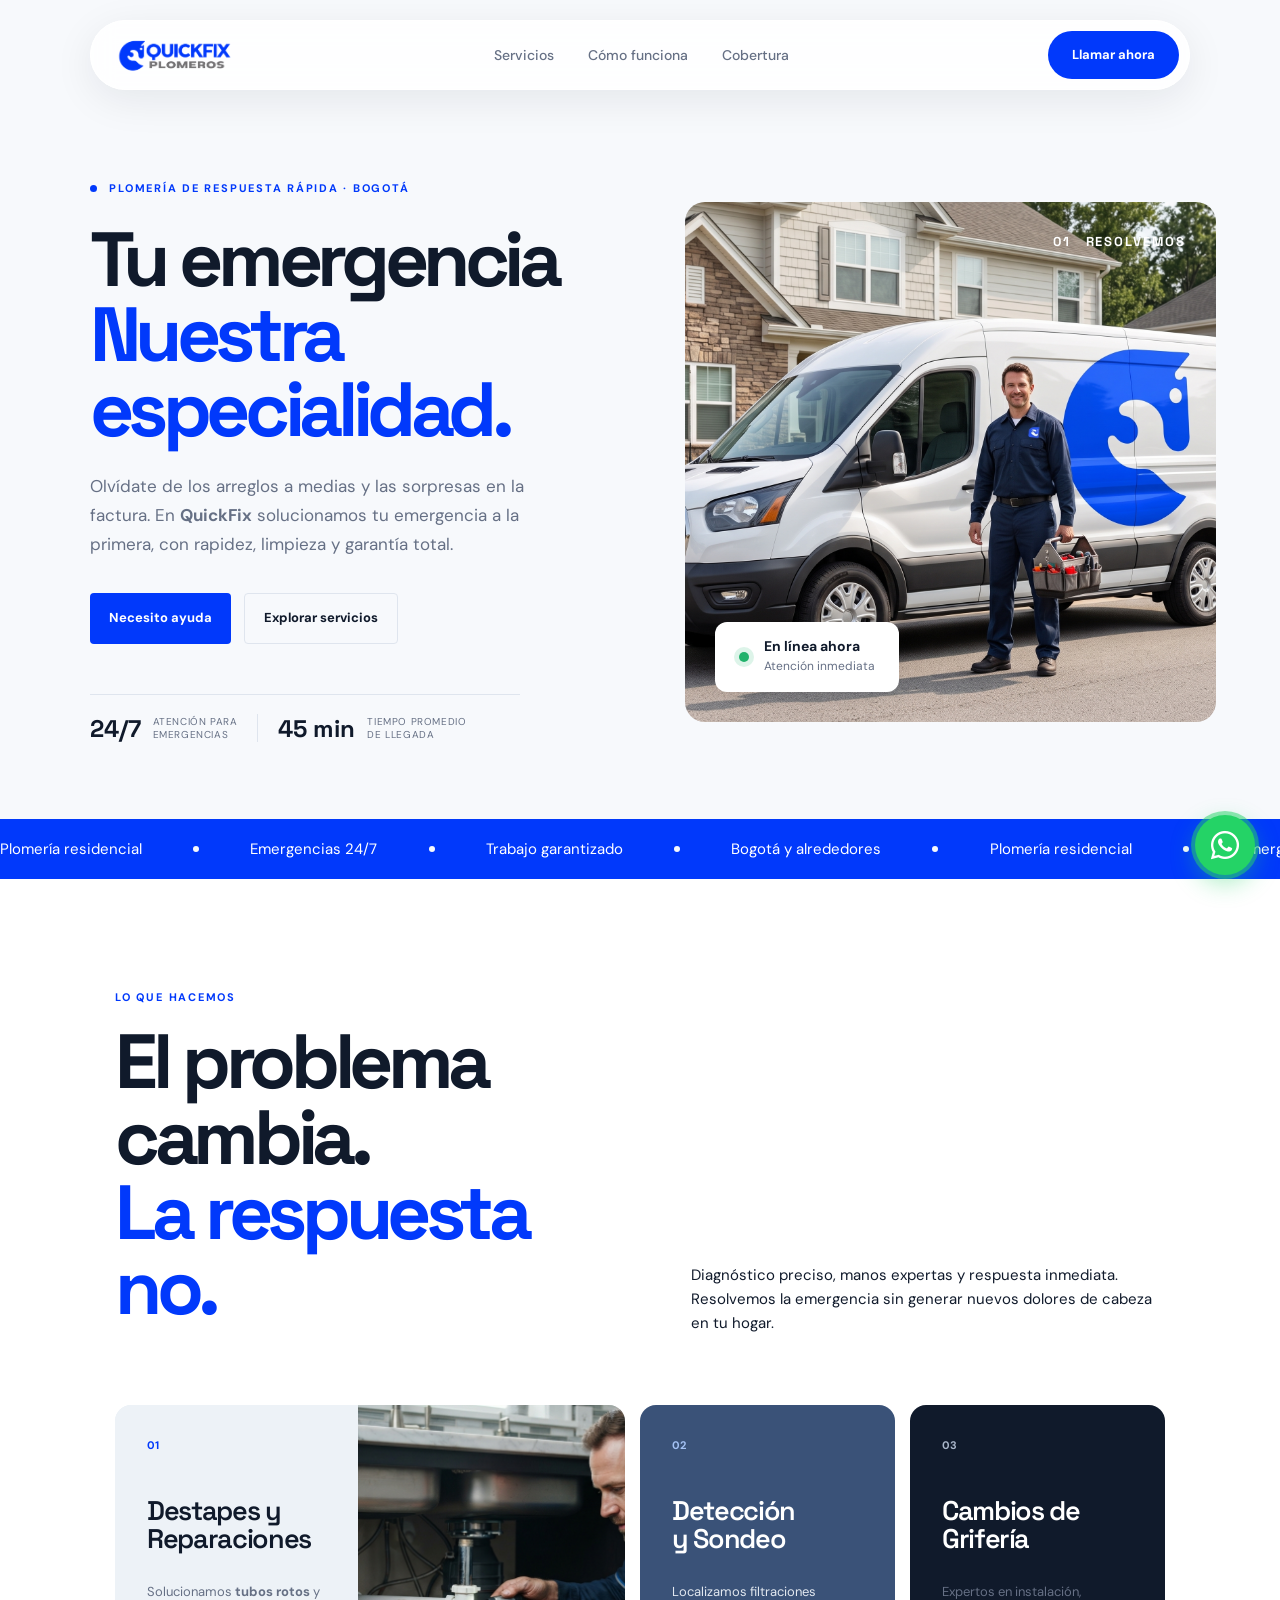
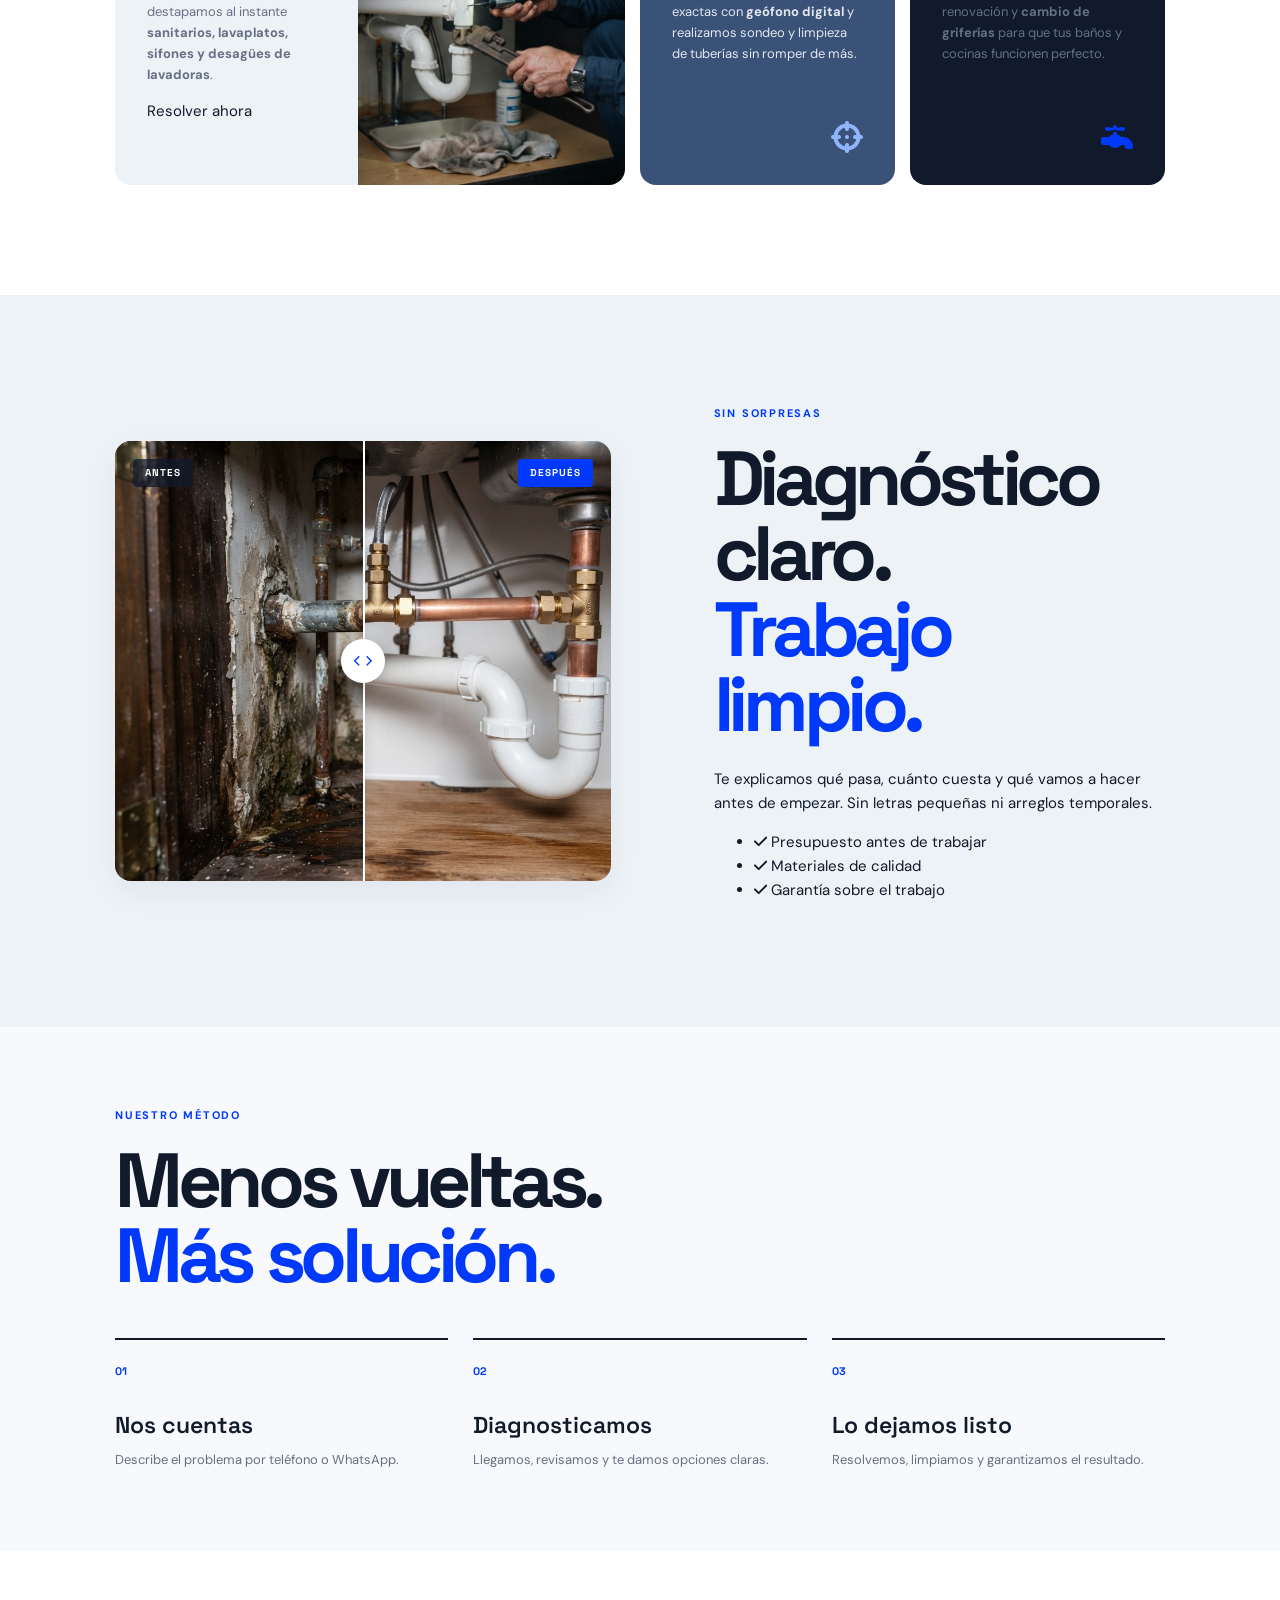
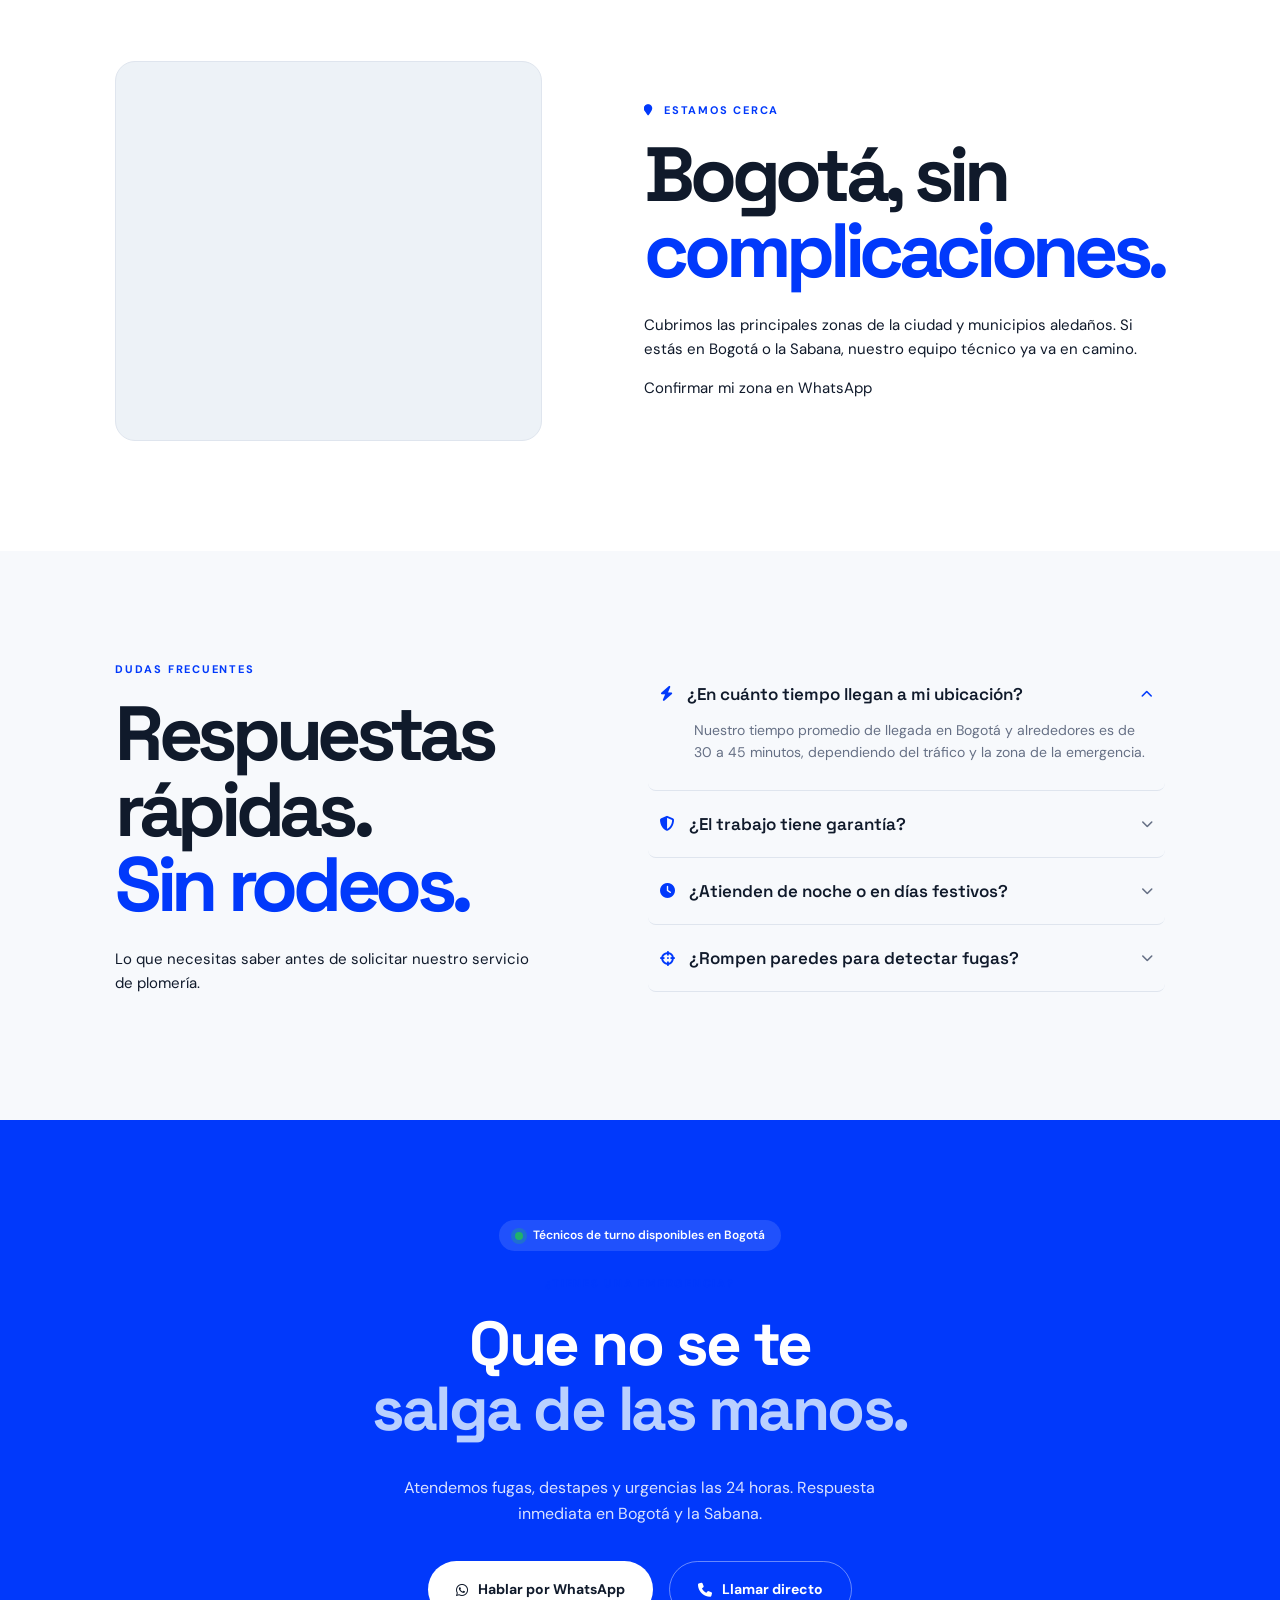
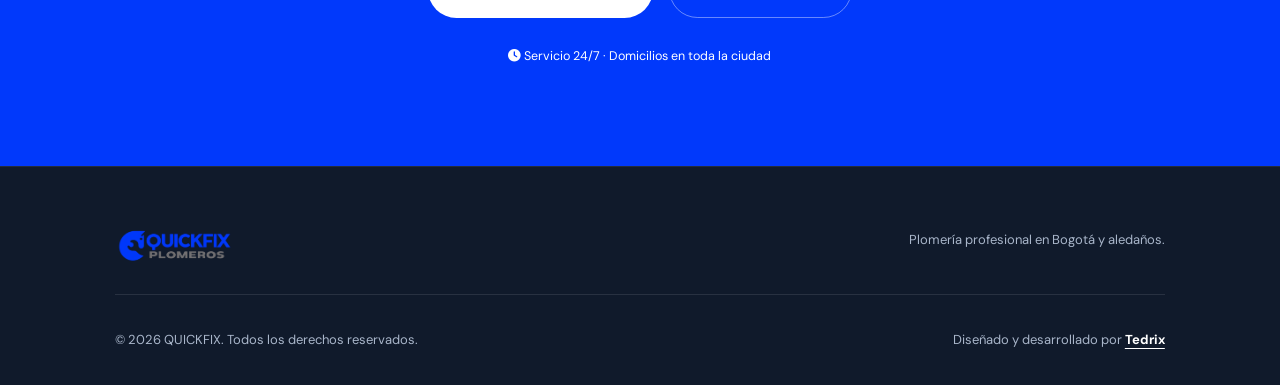
==== commit b8e40005: "Fiveth Commit 404 y nuevas fotos" ====
--- a/index.html
+++ b/index.html
@@ -87,7 +87,7 @@
             
             <div class="hero-visual reveal delay-100">
                 <div class="hero-image-frame">
-                <img src="static/Imagen Provisional QuickFix.png" alt="Plomero inspeccionando una instalación en un baño moderno">
+                <img src="static/hero.jpg" alt="Plomero inspeccionando una instalación en un baño moderno">
                 
                 <div class="visual-tag">
                     01 <span>RESOLVEMOS</span>
@@ -136,11 +136,11 @@
                     <p>Solucionamos <b>tubos rotos</b> y destapamos al instante <b>sanitarios, lavaplatos, sifones y desagües de lavadoras</b>.</p>
                     <a href="https://wa.link/hkov83">Resolver ahora</a>
                     </div>
-                    <img src="static/Imagen Provisional QuickFix.png" alt="Técnico reparando tuberías" loading="lazy">
+                    <img src="static/destape.jpg" alt="Técnico reparando tuberías" loading="lazy">
                 </article>
 
                 <article class="service-card medium-card hover-reveal reveal delay-100">
-                <img src="static/Imagen Provisional QuickFix.png" alt="Detección con geófono" class="hover-bg" loading="lazy">
+                <img src="static/sondeo.jpg" alt="Detección con geófono" class="hover-bg" loading="lazy">
                     <div class="content-z">
                         <span class="card-no">02</span>
                         <h3>Detección<br>y Sondeo</h3>
@@ -150,7 +150,7 @@
                 </article>
 
                 <article class="service-card dark hover-reveal reveal delay-200">
-                    <img src="static/Imagen Provisional QuickFix.png" alt="Instalación de griferías" class="hover-bg" loading="lazy">
+                    <img src="static/grifos.jpg" alt="Instalación de griferías" class="hover-bg" loading="lazy">
                     <div class="content-z">
                     <span class="card-no">03</span>
                     <h3>Cambios de<br>Grifería</h3>
@@ -166,10 +166,10 @@
                 <span class="badge-before">ANTES</span>
                 <span class="badge-after">DESPUÉS</span>
 
-                <img src="static/Imagen Provisional QuickFix.png" alt="Trabajo Terminado - Después" class="image-after">
+                <img src="static/despues.jpg" alt="Trabajo Terminado - Después" class="image-after">
                 
                 <div class="image-before-wrapper">
-                    <img src="static/Imagen Provisional QuickFix.png" alt="Problema Original - Antes" class="image-before">
+                    <img src="static/antes.jpg" alt="Problema Original - Antes" class="image-before">
                 </div>
 
                 <input type="range" min="0" max="100" value="50" class="slider" aria-label="Deslizar para ver el antes y después">
